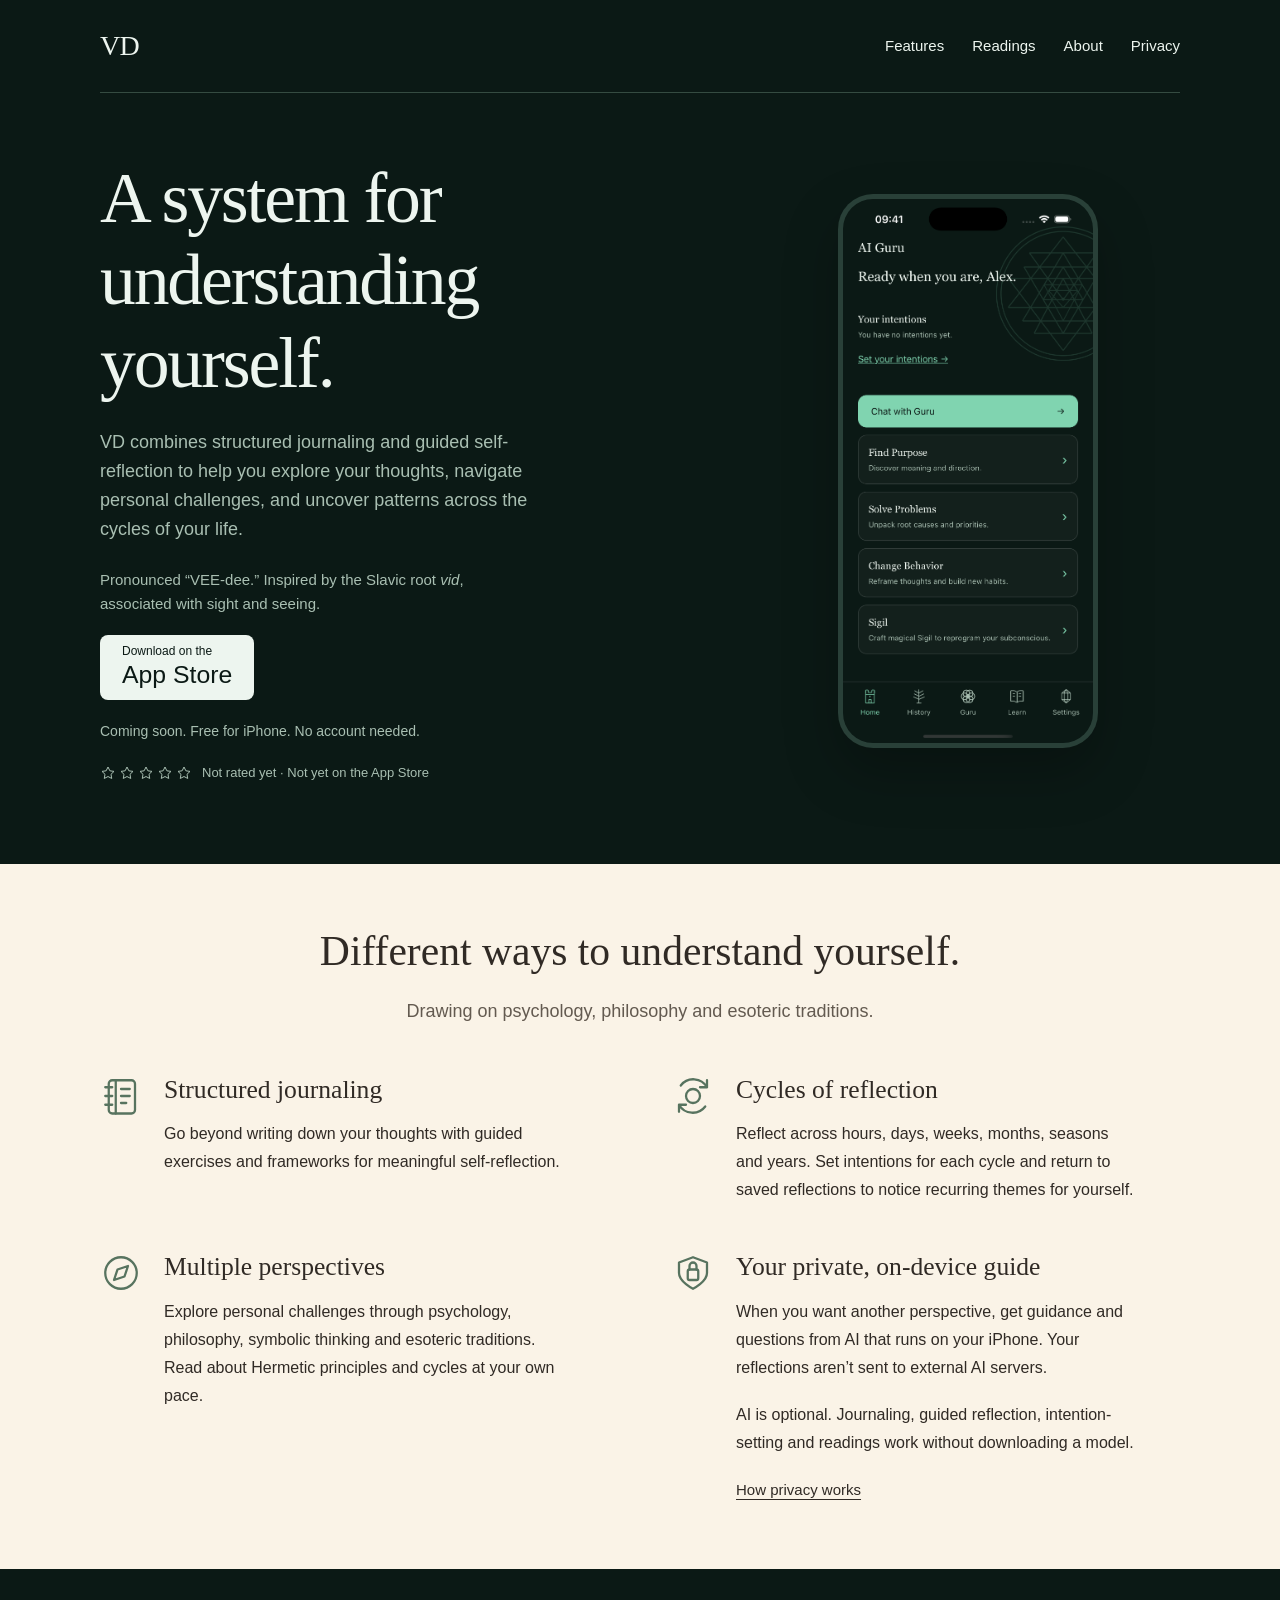
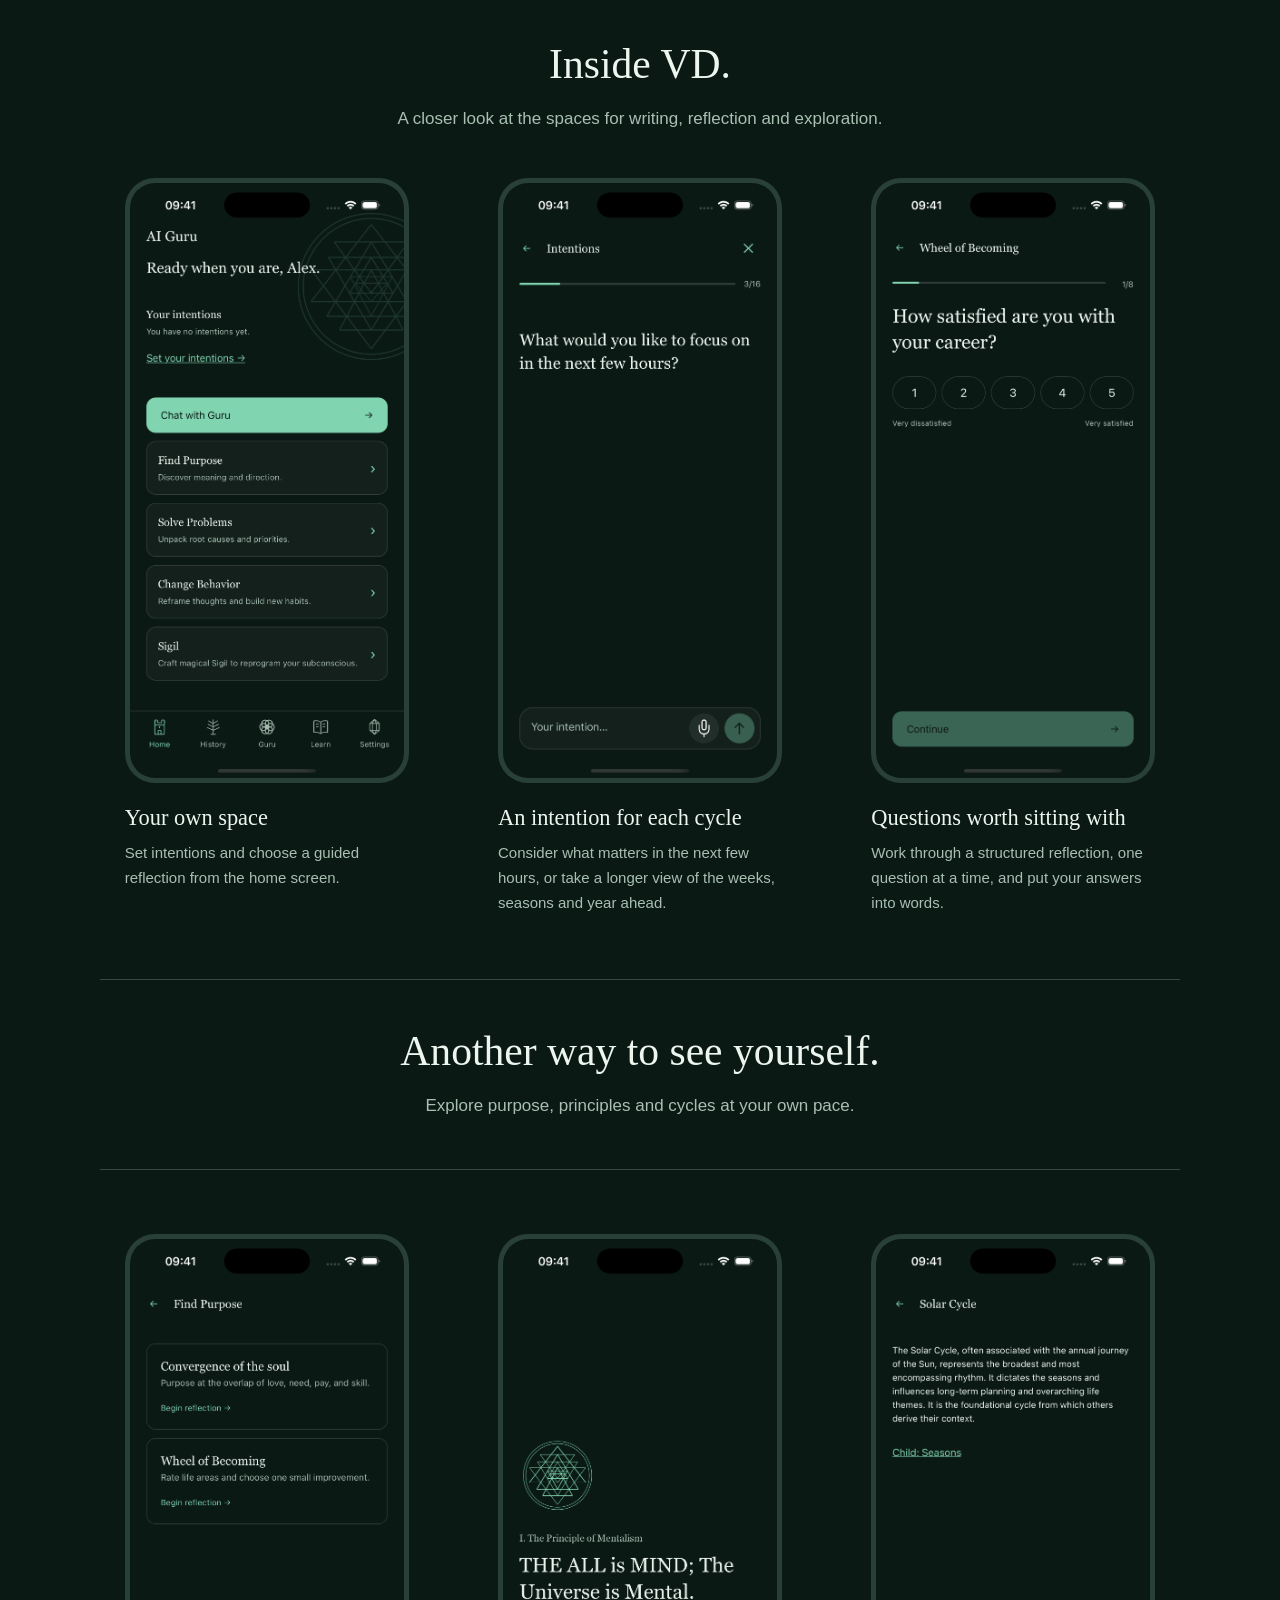
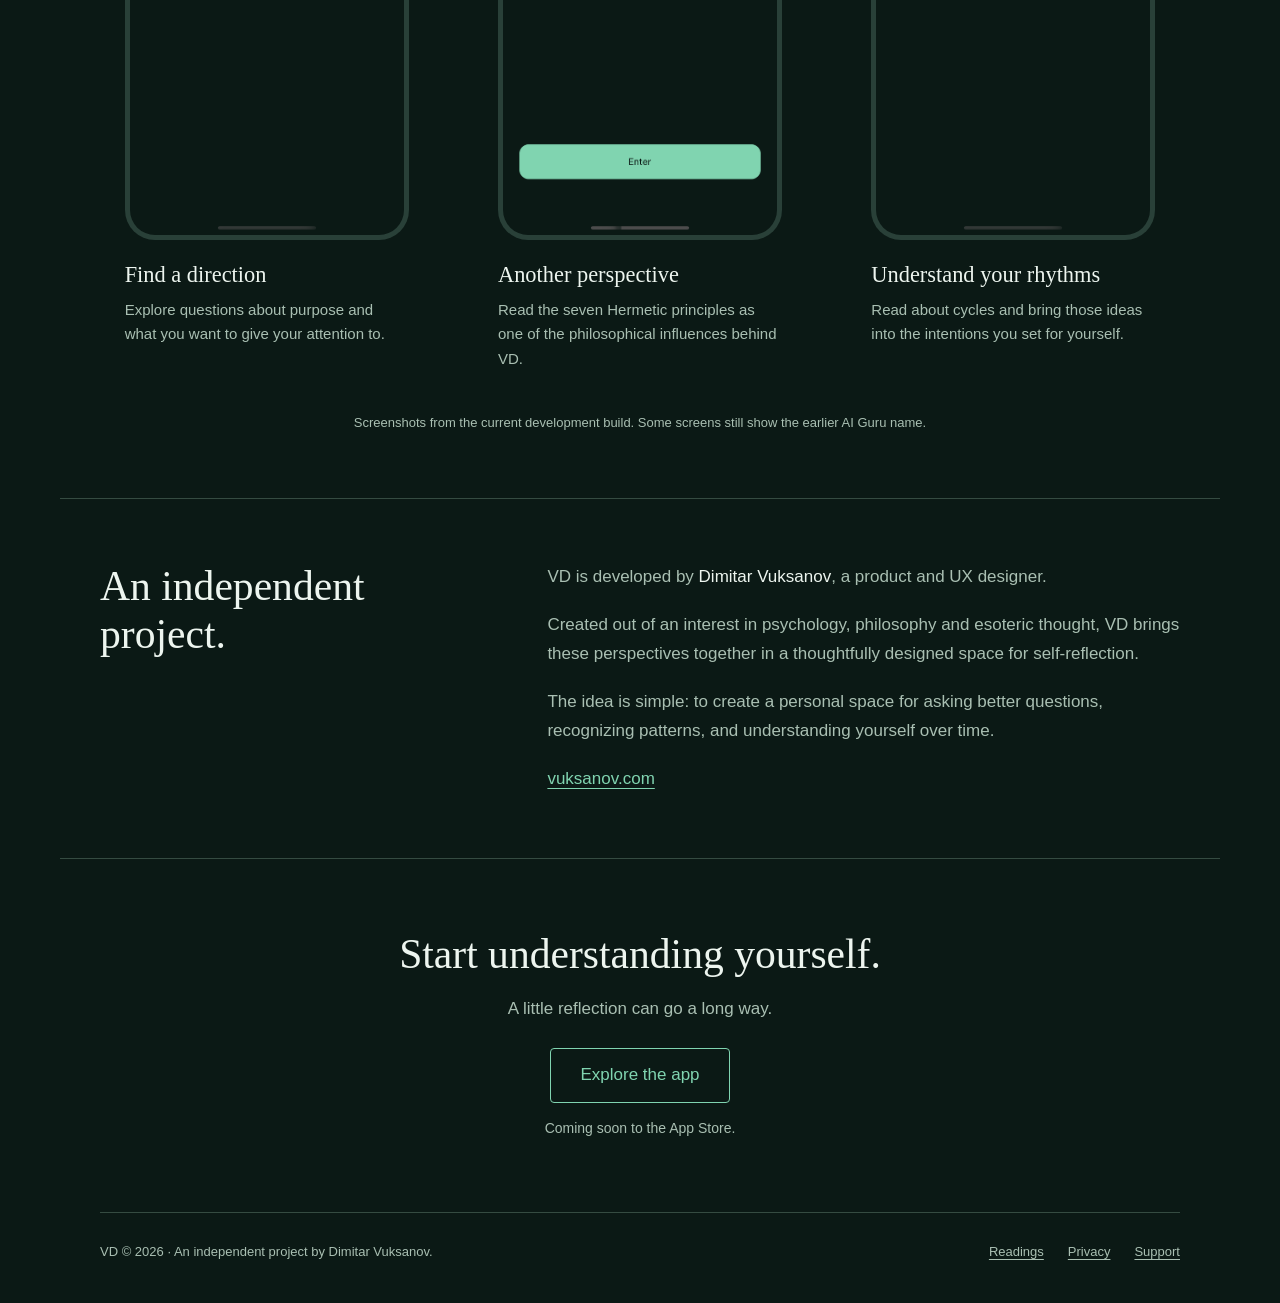
==== index.html @ b6f3e22f "Version shared stylesheet for reliable layout updates" ====
<!doctype html>
<html lang="en"><head><meta charset="utf-8"><meta name="viewport" content="width=device-width,initial-scale=1"><meta name="robots" content="noindex,nofollow"><meta name="description" content="VD is a system for understanding yourself. Structured journaling, guided reflection and optional on-device AI for iPhone."><title>VD — A system for understanding yourself</title><link rel="stylesheet" href="./style.css?v=vd-six-20261028"></head>
<body class="landing"><a class="skip" href="#main">Skip to content</a>
<div class="wrap"><header><a class="brand" href="./" aria-label="VD home">VD</a><nav aria-label="Main"><a href="#features">Features</a><a href="./readings/">Readings</a><a href="#about">About</a><a href="./privacy/">Privacy</a></nav></header></div>
<main id="main"><div class="wrap"><section class="app-hero"><div class="hero-copy">
<h1>A system for understanding yourself.</h1>
<p>VD combines structured journaling and guided self-reflection to help you explore your thoughts, navigate personal challenges, and uncover patterns across the cycles of your life.</p>
<p class="name-note">Pronounced “VEE-dee.” Inspired by the Slavic root <em>vid</em>, associated with sight and seeing.</p>

<button class="app-store-button" type="button" disabled aria-describedby="release-status"><span>Download on the</span><strong>App Store</strong></button>
<p class="availability" id="release-status">Coming soon. Free for iPhone. No account needed.</p>
<div class="app-rating" aria-label="App Store ratings: not rated yet"><span class="rating-stars" aria-hidden="true"><svg viewBox="0 0 24 24"><path d="m12 3 2.8 5.7 6.2.9-4.5 4.4 1.1 6.2-5.6-2.9-5.6 2.9 1.1-6.2L3 9.6l6.2-.9Z"/></svg><svg viewBox="0 0 24 24"><path d="m12 3 2.8 5.7 6.2.9-4.5 4.4 1.1 6.2-5.6-2.9-5.6 2.9 1.1-6.2L3 9.6l6.2-.9Z"/></svg><svg viewBox="0 0 24 24"><path d="m12 3 2.8 5.7 6.2.9-4.5 4.4 1.1 6.2-5.6-2.9-5.6 2.9 1.1-6.2L3 9.6l6.2-.9Z"/></svg><svg viewBox="0 0 24 24"><path d="m12 3 2.8 5.7 6.2.9-4.5 4.4 1.1 6.2-5.6-2.9-5.6 2.9 1.1-6.2L3 9.6l6.2-.9Z"/></svg><svg viewBox="0 0 24 24"><path d="m12 3 2.8 5.7 6.2.9-4.5 4.4 1.1 6.2-5.6-2.9-5.6 2.9 1.1-6.2L3 9.6l6.2-.9Z"/></svg></span><span>Not rated yet · Not yet on the App Store</span></div>
</div><figure class="hero-phone"><img src="./screenshots/home.png" width="1206" height="2622" alt="The app home screen with intentions, Chat with Guru and guided reflections. Alex is a demo name." fetchpriority="high"></figure></section></div>
<section id="features" class="privacy-band"><div class="wrap"><h2>Different ways to understand yourself.</h2><p class="feature-intro">Drawing on psychology, philosophy and esoteric traditions.</p>
<div class="feature-stories">
<article class="feature-story"><svg class="feature-icon" viewBox="0 0 24 24" aria-hidden="true"><rect x="5" y="3" width="15" height="19" rx="2"/><path d="M9 3v19M12 8h5M12 12h5M12 16h3M3 7h4M3 12h4M3 17h4"/></svg><div><h3>Structured journaling</h3><p>Go beyond writing down your thoughts with guided exercises and frameworks for meaningful self-reflection.</p></div></article>
<article class="feature-story"><svg class="feature-icon" viewBox="0 0 24 24" aria-hidden="true"><circle cx="12" cy="12" r="4"/><path d="M20 7a9 9 0 0 0-15-1M4 17a9 9 0 0 0 15 1M20 3v4h-4M4 21v-4h4"/></svg><div><h3>Cycles of reflection</h3><p>Reflect across hours, days, weeks, months, seasons and years. Set intentions for each cycle and return to saved reflections to notice recurring themes for yourself.</p></div></article>
<article class="feature-story"><svg class="feature-icon" viewBox="0 0 24 24" aria-hidden="true"><circle cx="12" cy="12" r="9"/><path d="m16 8-2 6-6 2 2-6 6-2Z"/></svg><div><h3>Multiple perspectives</h3><p>Explore personal challenges through psychology, philosophy, symbolic thinking and esoteric traditions. Read about Hermetic principles and cycles at your own pace.</p></div></article>
<article class="feature-story"><svg class="feature-icon" viewBox="0 0 24 24" aria-hidden="true"><path d="m12 3 8 3v6c0 5-8 9-8 9s-8-4-8-9V6l8-3Z"/><rect x="9" y="10" width="6" height="6" rx="1"/><path d="M10 10V8a2 2 0 0 1 4 0v2"/></svg><div><h3>Your private, on-device guide</h3><p>When you want another perspective, get guidance and questions from AI that runs on your iPhone. Your reflections aren’t sent to external AI servers.</p><p>AI is optional. Journaling, guided reflection, intention-setting and readings work without downloading a model.</p><a href="./privacy/">How privacy works</a></div></article>
</div></div></section>
<section id="app" class="wrap app-gallery"><div class="gallery-intro"><h2>Inside VD.</h2><p>A closer look at the spaces for writing, reflection and exploration.</p></div><section class="screenshot-gallery" aria-label="Writing and guided reflection"><figure><div class="screenshot-stage"><img src="./screenshots/home.png" width="1206" height="2622" loading="lazy" alt="The app home screen with intentions and guided reflection paths."></div><figcaption><h3>Your own space</h3><p>Set intentions and choose a guided reflection from the home screen.</p></figcaption></figure><figure><div class="screenshot-stage"><img src="./screenshots/intentions.png" width="1206" height="2622" loading="lazy" alt="The intention-setting prompt for the next few hours."></div><figcaption><h3>An intention for each cycle</h3><p>Consider what matters in the next few hours, or take a longer view of the weeks, seasons and year ahead.</p></figcaption></figure><figure><div class="screenshot-stage"><img src="./screenshots/reflection.png" width="1206" height="2622" loading="lazy" alt="Wheel of Becoming asks how satisfied you are with your career."></div><figcaption><h3>Questions worth sitting with</h3><p>Work through a structured reflection, one question at a time, and put your answers into words.</p></figcaption></figure></section><div class="gallery-interlude"><h2>Another way to see yourself.</h2><p>Explore purpose, principles and cycles at your own pace.</p></div><section class="screenshot-gallery" aria-label="Purpose, principles and cycles"><figure><div class="screenshot-stage"><img src="./screenshots/purpose.png" width="1206" height="2622" loading="lazy" alt="Find Purpose shows the available guided reflections."></div><figcaption><h3>Find a direction</h3><p>Explore questions about purpose and what you want to give your attention to.</p></figcaption></figure><figure><div class="screenshot-stage"><img src="./screenshots/principles.png" width="1206" height="2622" loading="lazy" alt="The opening reading on the Principle of Mentalism."></div><figcaption><h3>Another perspective</h3><p>Read the seven Hermetic principles as one of the philosophical influences behind VD.</p></figcaption></figure><figure><div class="screenshot-stage"><img src="./screenshots/cycles.png" width="1206" height="2622" loading="lazy" alt="The Solar Cycle reading from the app."></div><figcaption><h3>Understand your rhythms</h3><p>Read about cycles and bring those ideas into the intentions you set for yourself.</p></figcaption></figure></section><p class="screenshot-note">Screenshots from the current development build. Some screens still show the earlier AI Guru name.</p></section>
<section id="about" class="wrap founder"><h2>An independent project.</h2><div><p>VD is developed by <strong>Dimitar Vuksanov</strong>, a product and UX designer.</p><p>Created out of an interest in psychology, philosophy and esoteric thought, VD brings these perspectives together in a thoughtfully designed space for self-reflection.</p><p>The idea is simple: to create a personal space for asking better questions, recognizing patterns, and understanding yourself over time.</p><a href="https://vuksanov.com">vuksanov.com</a></div></section>
<section class="wrap closing vd-closing"><div><h2>Start understanding yourself.</h2><p>A little reflection can go a long way.</p></div><div><a class="action" href="#app">Explore the app</a><p class="availability">Coming soon to the App Store.</p></div></section>
</main><div class="wrap"><footer><span>VD © 2026 · An independent project by Dimitar Vuksanov.</span><div><a href="./readings/">Readings</a><a href="./privacy/">Privacy</a><a href="./support/">Support</a></div></footer></div></body></html>
---- style.css ----
:root{color-scheme:dark;--bg:#0b1915;--text:#edf5ef;--muted:#a9bfb2;--accent:#80d4b0;--line:#354b41;--paper:#faf3e7;--ink:#302a25}*{box-sizing:border-box}html{scroll-behavior:smooth;scrollbar-color:var(--accent) var(--bg)}body{margin:0;background:var(--bg);color:var(--text);font:1.0625rem/1.7 -apple-system,BlinkMacSystemFont,"Segoe UI",sans-serif}::selection{background:var(--accent);color:var(--bg)}a{color:inherit;text-underline-offset:.25em;text-decoration-thickness:1px}a:hover{color:var(--accent)}a:focus-visible,summary:focus-visible{outline:2px solid var(--accent);outline-offset:6px}h1,h2,h3{font-family:Georgia,serif;font-weight:400;line-height:1.15;text-wrap:balance}h1{font-size:clamp(2.8rem,7vw,5.5rem);letter-spacing:-.03em;margin:0 0 1.5rem;max-width:14ch}h2{font-size:clamp(1.8rem,4vw,2.6rem);margin:3rem 0 1rem}h3{font-size:1.5rem;margin:0 0 .6rem}p{margin:0 0 1.2rem;max-width:70ch}.wrap{max-width:1160px;margin:auto;padding:0 40px}.draft{max-width:none;margin:0;padding:10px 24px;background:#193a2c;text-align:center;color:#c7dfd0;font-size:.8125rem}header{display:flex;align-items:center;justify-content:space-between;gap:24px;padding:30px 0;border-bottom:1px solid var(--line)}.brand{font:1.25rem Georgia,serif;text-decoration:none}nav{display:flex;gap:28px;font-size:.9375rem}nav a{text-decoration:none}nav a[aria-current=page]{color:var(--accent);text-decoration:underline}.hero{display:grid;grid-template-columns:1.4fr 1fr;gap:56px;align-items:center;min-height:630px;padding:80px 0}.hero p{max-width:43ch;color:var(--muted);font-size:1.125rem}.art{width:100%;height:auto;max-width:370px;justify-self:center;aspect-ratio:1;object-fit:contain}.action{display:inline-flex;align-items:center;gap:20px;margin-top:18px;padding:12px 22px;border:1px solid var(--accent);border-radius:4px;color:var(--accent);text-decoration:none}.action:hover{background:var(--accent);color:var(--bg)}.availability{font-size:.875rem!important;margin-top:20px!important}.paper{background:var(--paper);color:var(--ink);padding:72px 0}.paper h2{margin-top:0}.paper .intro{max-width:46ch;font-size:1.25rem}.features{display:grid;grid-template-columns:repeat(3,1fr);gap:40px;margin-top:48px}.features p{font-size:1rem}.paper a:hover{color:#a64f33}.closing{padding:80px 0;display:flex;justify-content:space-between;gap:40px;align-items:center}.closing h2{margin:0 0 1rem}.closing p{color:var(--muted)}footer{border-top:1px solid var(--line);padding:28px 0 40px;display:flex;justify-content:space-between;gap:24px;color:var(--muted);font-size:.875rem}footer div{display:flex;gap:24px}.article{max-width:760px;margin:auto;padding:72px 0 88px}.article h1{font-size:clamp(2.8rem,6vw,4.5rem);max-width:20ch}.article .lead{color:var(--muted);font-size:1.1875rem}.note{border:1px solid var(--line);padding:20px 24px;margin:24px 0 36px;border-radius:4px}.note p:last-child{margin-bottom:0}.contact{font-size:clamp(1.1rem,3vw,1.6rem);overflow-wrap:anywhere;color:var(--accent)}.article li{margin:.5rem 0}details{border-bottom:1px solid var(--line);padding:22px 0}summary{cursor:pointer;font:1.35rem/1.4 Georgia,serif}details p{margin:18px 0 0;color:var(--muted)}.skip{position:fixed;top:-100px;left:20px;background:var(--accent);color:var(--bg);padding:12px;z-index:3}.skip:focus{top:16px}@media(max-width:700px){.wrap{padding:0 22px}header{align-items:flex-start;padding:24px 0;gap:20px;flex-wrap:wrap}nav{gap:24px}.hero{grid-template-columns:1fr;gap:32px;padding:52px 0;min-height:auto}.hero .art{width:190px;grid-row:1}.hero h1{max-width:16ch}.features{grid-template-columns:1fr;gap:28px}.paper{padding:48px 0}.closing{display:block;padding:52px 0}.article{padding:48px 0 64px}footer{flex-direction:column;gap:16px}.draft{font-size:.75rem}}@media(prefers-reduced-motion:reduce){html{scroll-behavior:auto}}

.essay{max-width:760px;padding:64px 0;border-bottom:1px solid var(--line)}.essay h2{margin:0 0 24px}.essay p{font-size:1.125rem}.reading-list{margin:36px 0 12px;border-top:1px solid currentColor}.reading-list>a{display:flex;justify-content:space-between;gap:24px;align-items:center;padding:24px 0;border-bottom:1px solid currentColor;text-decoration:none;font:1.5rem/1.35 Georgia,serif}.reading-list small{display:block;margin-top:10px;font:1rem/1.5 -apple-system,BlinkMacSystemFont,"Segoe UI",sans-serif}.reflection-question{font:1.375rem/1.5 Georgia,serif;color:var(--accent);margin:24px 0 40px}.article>h1{margin-top:24px}.article section{margin:44px 0}.article section h2{margin-top:0}.privacy-essay{padding-top:60px}@media(max-width:700px){.essay{padding:44px 0}.essay p{font-size:1.0625rem}nav{gap:20px}.reading-list>a{font-size:1.3rem}}

/* Simple app landing page; inherited emerald and paper palette. */
.app-hero{display:grid;grid-template-columns:1.15fr .85fr;gap:80px;align-items:center;padding:64px 0 80px}.hero-copy{max-width:520px}.hero-copy h1{font-size:clamp(3rem,6vw,5rem);max-width:15ch}.hero-copy p{max-width:36ch;color:var(--muted);font-size:1.2rem;line-height:1.6}.hero-copy .availability{font-size:.875rem;max-width:none;margin-top:20px}.primary{background:var(--accent);color:var(--bg);border-color:var(--accent);font-weight:500}.primary:hover{background:#a5e7ca;color:var(--bg)}figure{margin:0}.hero-phone{max-width:260px;width:100%;justify-self:center}.hero-phone img{display:block;width:100%;height:auto;border-radius:30px;box-shadow:0 24px 54px #00000040}.hero-phone figcaption{font-size:.75rem;text-align:center;color:var(--muted);margin-top:20px}.privacy-band{background:var(--paper);color:var(--ink);padding:64px 0}.privacy-band h2{margin:0 0 20px;max-width:22ch}.privacy-band p{max-width:60ch;font-size:1.125rem}.privacy-band a:hover{color:#a64f33}.privacy-band a:focus-visible{outline-color:#a64f33}.app-gallery{padding-top:72px;padding-bottom:64px}.gallery-intro{max-width:650px;margin:0 auto 44px;text-align:center}.gallery-intro h2{margin:0 0 16px}.gallery-intro p{color:var(--muted)}.screenshot-note{max-width:none;margin:40px 0 0;text-align:center;font-size:.8125rem;color:var(--muted)}.simple-contact{padding:52px 0 64px;text-align:center;border-top:1px solid var(--line)}.simple-contact h2{margin:0 0 16px}.simple-contact>a{font-size:1.25rem;color:var(--accent);overflow-wrap:anywhere}.simple-contact p{max-width:none;font-size:.8125rem;color:var(--muted);margin-top:20px}.landing footer{font-size:.8125rem}@media(max-width:700px){.app-hero{grid-template-columns:1fr;gap:44px;padding:44px 0 52px}.hero-copy h1{font-size:3.1rem}.hero-copy p{font-size:1.0625rem}.hero-phone{max-width:240px}.hero-phone img{border-radius:28px}.privacy-band{padding:44px 0}.app-gallery{padding-top:48px;padding-bottom:48px}.screenshot-note{font-size:.75rem}.simple-contact{padding:40px 0 48px}.landing footer>div{flex-wrap:wrap;gap:20px}}

.app-rating{display:flex;flex-wrap:wrap;align-items:center;gap:10px;margin:24px 0 20px;color:var(--muted);font-size:.8125rem}.rating-stars{display:flex;gap:3px}.rating-stars svg{width:16px;height:16px;fill:none;stroke:var(--muted);stroke-width:1.5}.app-store-button{display:inline-flex;flex-direction:column;align-items:flex-start;padding:10px 22px;background:var(--text);color:var(--bg);border:0;border-radius:8px;font-family:inherit;line-height:1.15;cursor:not-allowed}.app-store-button span{font-size:.75rem}.app-store-button strong{font-size:1.55rem;font-weight:500;margin-top:3px}

/* VD: reflection leads; AI is one optional perspective. */
.landing .brand{font-size:1.75rem;letter-spacing:-.03em}
.hero-copy h1{max-width:16ch;font-size:clamp(3rem,5.6vw,4.75rem)}
.hero-copy p{max-width:44ch;font-size:1.125rem}
.hero-copy .app-rating{margin-top:20px;margin-bottom:0}
 .feature-stories{display:grid;grid-template-columns:1fr 1fr;gap:48px 64px;margin-top:48px}
.feature-stories article{display:flex;align-items:flex-start;gap:22px;padding:0;border:0}
.feature-icon{flex:0 0 42px;width:42px;height:42px;color:#57735f;fill:none;stroke:currentColor;stroke-width:1.3;stroke-linecap:round;stroke-linejoin:round}
.feature-stories h3{font-size:1.6rem;margin:0 0 16px}
.feature-stories p{font-size:1rem;line-height:1.75;max-width:45ch}
.feature-stories p:last-child{margin-bottom:0}

.feature-story a{font-size:.9375rem}
.founder{display:grid;grid-template-columns:1fr 1.65fr;gap:64px;padding-top:64px;padding-bottom:64px;border-top:1px solid var(--line)}
.founder h2{margin:0;max-width:14ch}
.founder p{color:var(--muted)}
.founder strong{font-weight:500;color:var(--text)}
.founder a{color:var(--accent)}
.vd-closing{display:flex;flex-direction:column;align-items:center;gap:24px;text-align:center;border-top:1px solid var(--line);padding:72px 40px}
.vd-closing h2{max-width:none;margin:0 0 16px}
.vd-closing p{margin:0 auto}
.vd-closing .action{margin:0;justify-content:center;min-width:180px}
.vd-closing .availability{margin:14px auto 0!important}
.landing footer{align-items:baseline}
@media(max-width:700px){.feature-stories{grid-template-columns:1fr;gap:36px;margin-top:36px}.feature-stories article{gap:18px}.feature-icon{flex-basis:34px;width:34px;height:34px}.feature-stories h3{font-size:1.4rem;margin-bottom:12px}.founder{grid-template-columns:1fr;gap:24px;padding-top:48px;padding-bottom:48px}.hero-copy p{font-size:1.0625rem}.vd-closing{padding:48px 22px;gap:24px}.vd-closing>div+div{margin:0}.landing footer{align-items:flex-start}}

/* Screens remain visible as a gallery, with a contrasting mount and clear edges. */
.feature-intro{color:#635a50;max-width:58ch}
.hero-phone{background:#294038;padding:5px;border-radius:35px;box-shadow:0 24px 54px #00000040}
.hero-phone img{border-radius:30px;box-shadow:none}
.hero-phone figcaption{margin:16px 0 6px;color:var(--text);font-size:.75rem}
.screenshot-gallery{display:grid;grid-template-columns:repeat(3,minmax(0,1fr));gap:56px 40px;align-items:start}
.screenshot-stage{padding:5px;background:#294038;border-radius:30px;max-width:284px;margin:auto}
.screenshot-stage img{display:block;width:100%;height:auto;border-radius:25px}
.screenshot-gallery figcaption{max-width:284px;margin:22px auto 0}
.screenshot-gallery h3{font-size:1.4rem;margin-bottom:10px}
.screenshot-gallery p{color:var(--muted);font-size:.9375rem;line-height:1.65;margin:0}
.hero-copy .name-note{font-size:.9375rem;color:var(--muted);margin-top:24px}
@media(max-width:900px){.screenshot-gallery{grid-template-columns:repeat(2,minmax(0,1fr));gap:44px 28px}}
@media(max-width:560px){.screenshot-gallery{grid-template-columns:1fr;gap:40px}.screenshot-stage{max-width:250px;padding:4px;border-radius:28px}.screenshot-gallery figcaption{max-width:280px}.screenshot-stage img{border-radius:24px}.hero-phone{padding:4px;border-radius:32px}.hero-phone img{border-radius:28px}}

#features>.wrap>h2{text-align:center;max-width:none;margin-left:auto;margin-right:auto}
#features .feature-intro{text-align:center;margin-left:auto;margin-right:auto}
.gallery-interlude{text-align:center;padding:48px 24px;margin:64px 0;border-top:1px solid var(--line);border-bottom:1px solid var(--line)}
.gallery-interlude h2{margin:0 auto 16px;max-width:24ch}
.gallery-interlude p{margin:0 auto;color:var(--muted)}
@media(max-width:700px){.gallery-interlude{margin:44px 0;padding:36px 16px}}
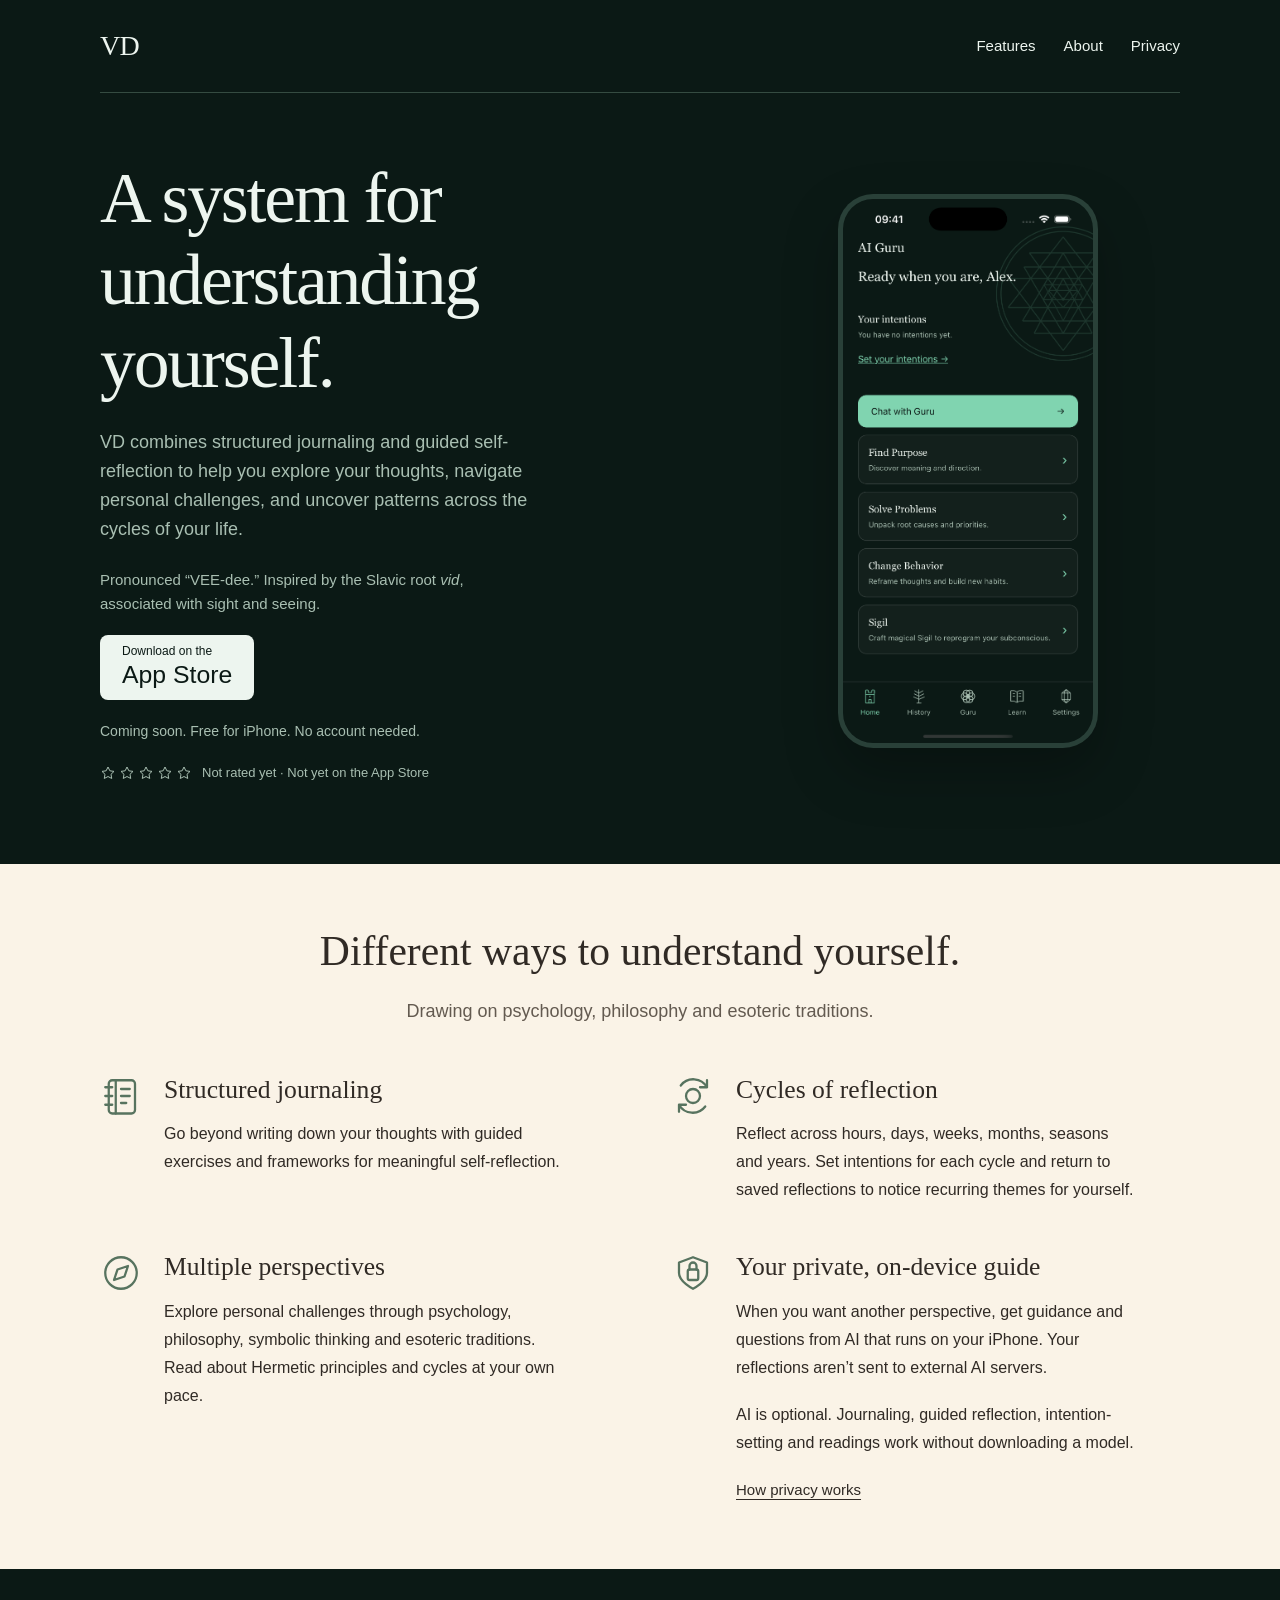
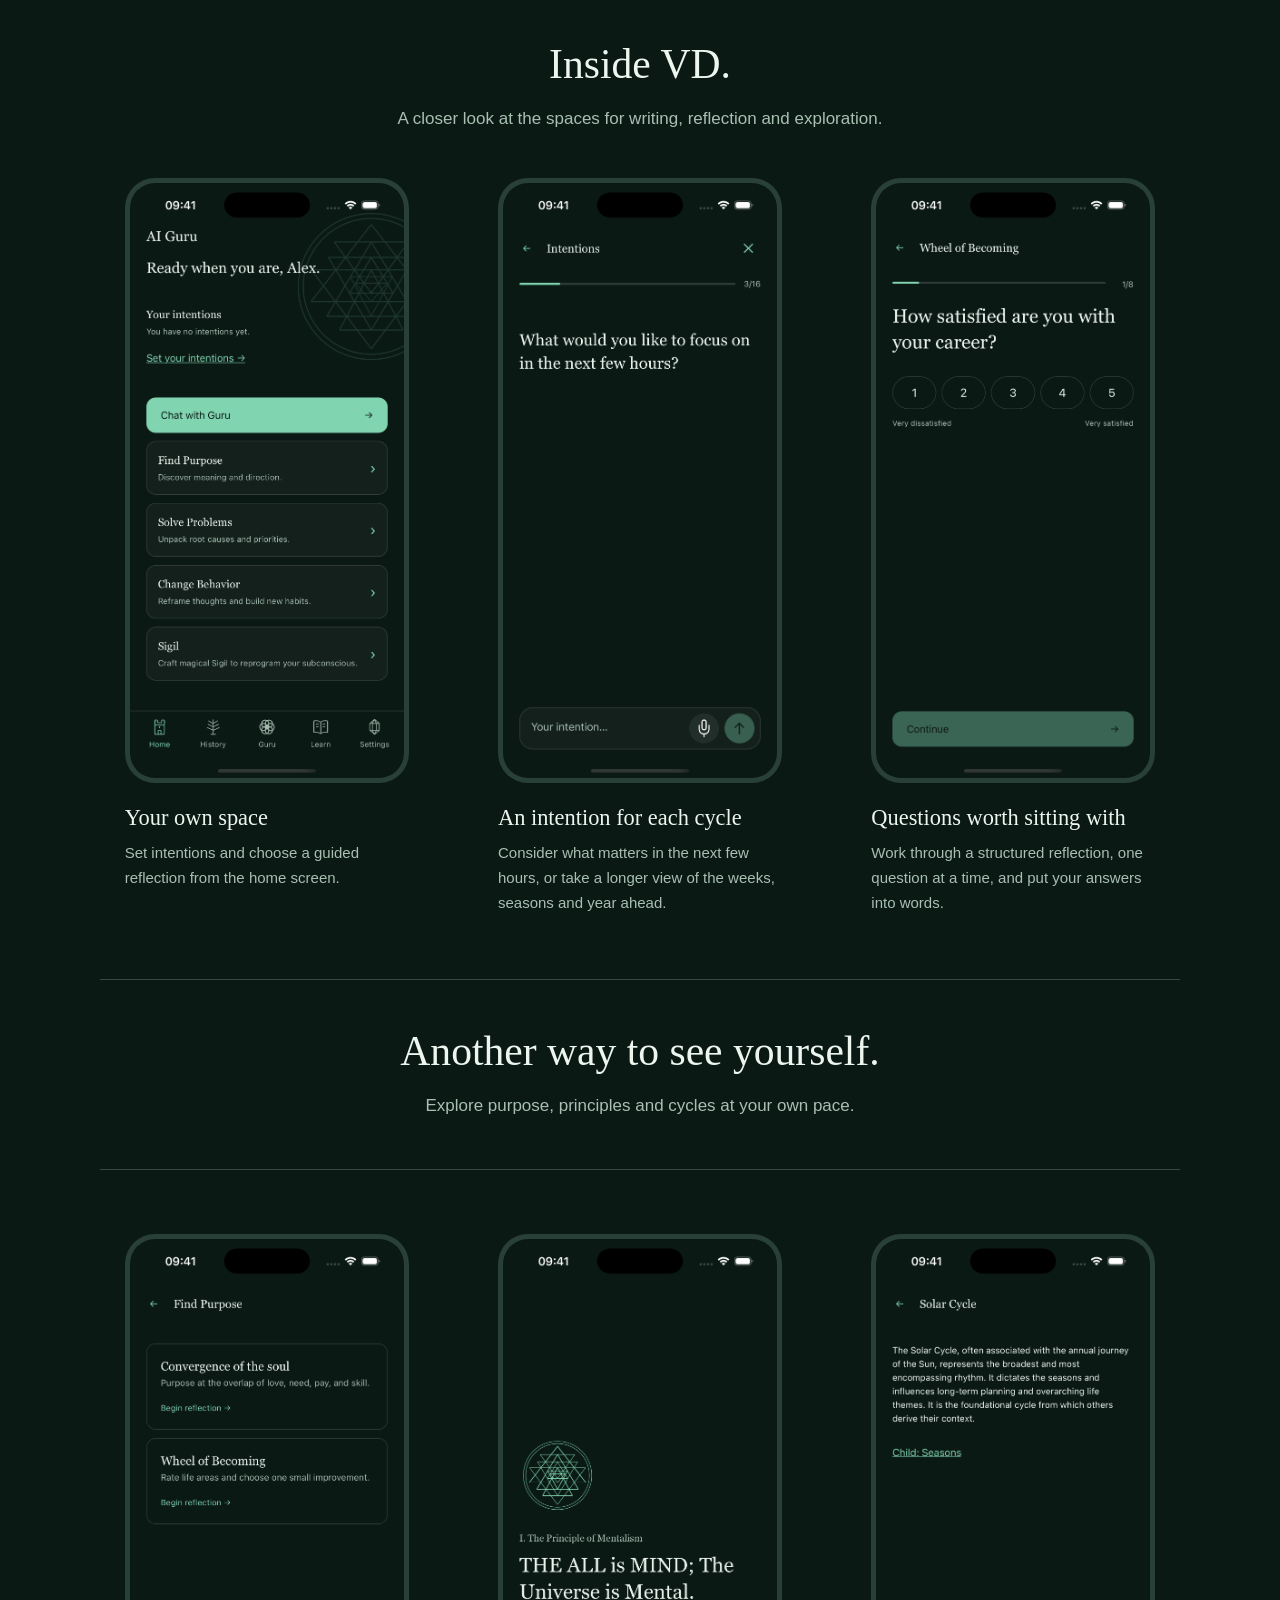
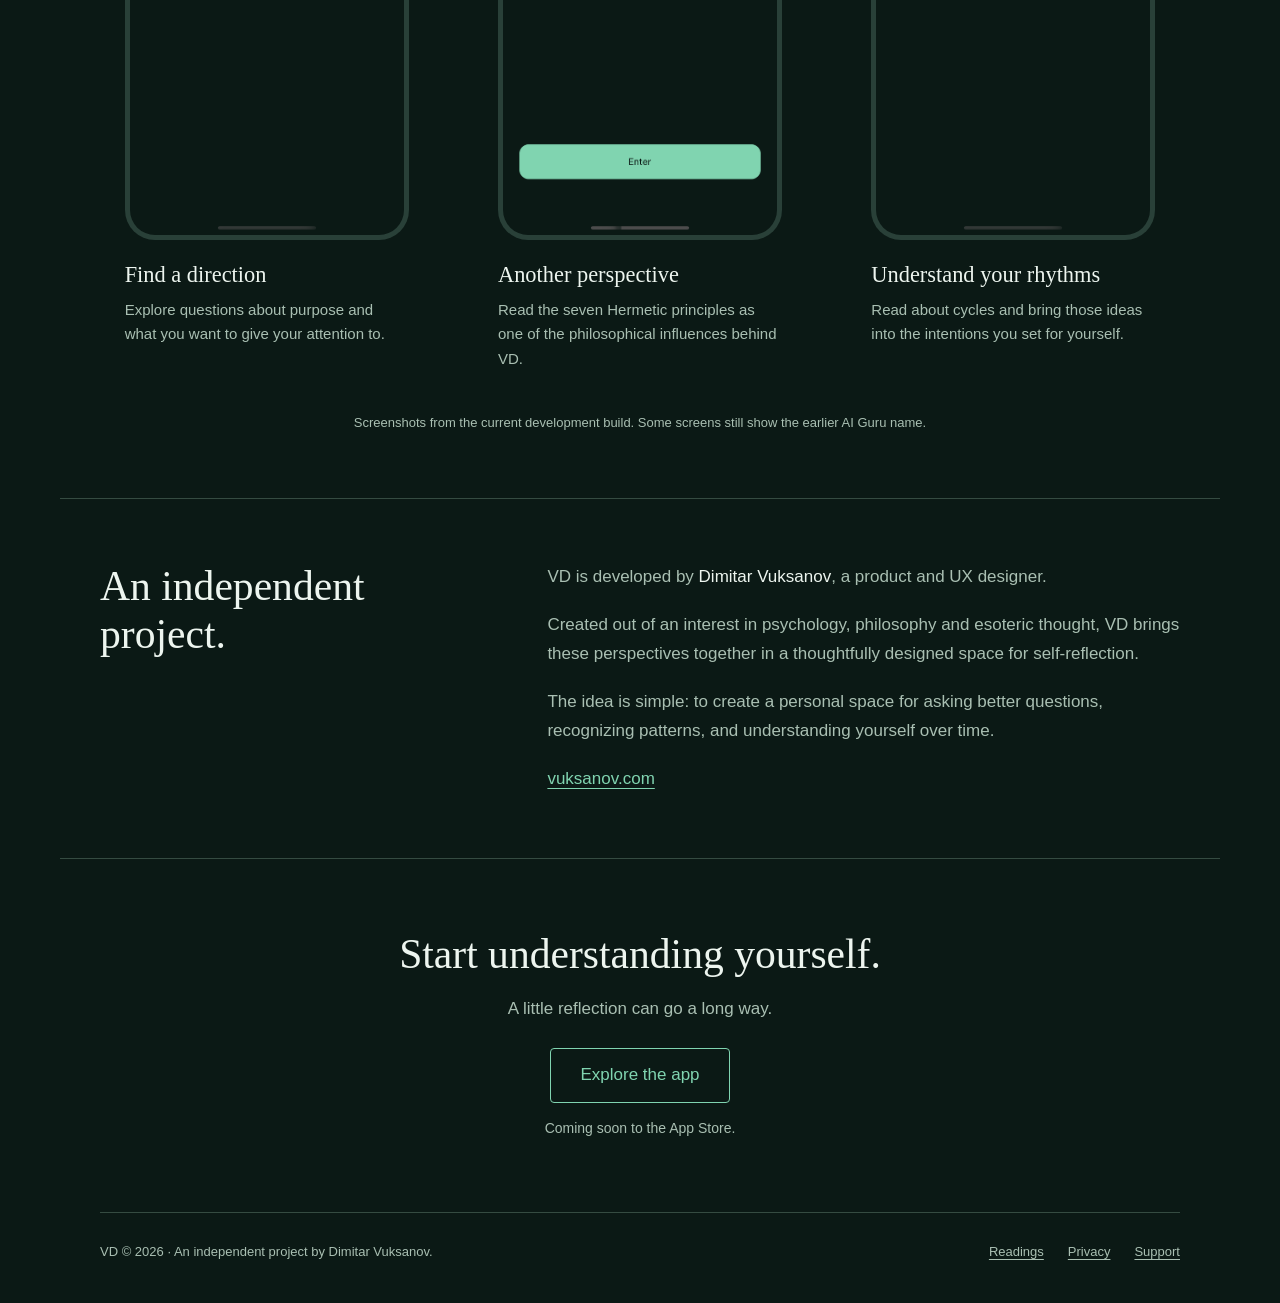
==== commit 725446cd: "Add detailed VD features and creator pages with genuine app appearances" ====
--- a/index.html
+++ b/index.html
@@ -1,7 +1,7 @@
 <!doctype html>
-<html lang="en"><head><meta charset="utf-8"><meta name="viewport" content="width=device-width,initial-scale=1"><meta name="robots" content="noindex,nofollow"><meta name="description" content="VD is a system for understanding yourself. Structured journaling, guided reflection and optional on-device AI for iPhone."><title>VD — A system for understanding yourself</title><link rel="stylesheet" href="./style.css?v=vd-six-20261028"></head>
+<html lang="en"><head><meta charset="utf-8"><meta name="viewport" content="width=device-width,initial-scale=1"><meta name="robots" content="noindex,nofollow"><meta name="description" content="VD is a system for understanding yourself. Structured journaling, guided reflection and optional on-device AI for iPhone."><title>VD — A system for understanding yourself</title><link rel="stylesheet" href="./style.css?v=vd-details-20261028"></head>
 <body class="landing"><a class="skip" href="#main">Skip to content</a>
-<div class="wrap"><header><a class="brand" href="./" aria-label="VD home">VD</a><nav aria-label="Main"><a href="#features">Features</a><a href="./readings/">Readings</a><a href="#about">About</a><a href="./privacy/">Privacy</a></nav></header></div>
+<div class="wrap"><header><a class="brand" href="./" aria-label="VD home">VD</a><nav aria-label="Main"><a href="./features/">Features</a><a href="./about/">About</a><a href="./privacy/">Privacy</a></nav></header></div>
 <main id="main"><div class="wrap"><section class="app-hero"><div class="hero-copy">
 <h1>A system for understanding yourself.</h1>
 <p>VD combines structured journaling and guided self-reflection to help you explore your thoughts, navigate personal challenges, and uncover patterns across the cycles of your life.</p>
--- a/style.css
+++ b/style.css
@@ -54,3 +54,66 @@
 .gallery-interlude h2{margin:0 auto 16px;max-width:24ch}
 .gallery-interlude p{margin:0 auto;color:var(--muted)}
 @media(max-width:700px){.gallery-interlude{margin:44px 0;padding:36px 16px}}
+
+/* Features and About extend the existing emerald-and-paper system. */
+.detail-page .brand{font-size:1.75rem;letter-spacing:-.03em}
+.detail-hero{display:grid;grid-template-columns:1fr 1fr;gap:64px;align-items:center;padding:72px 0 36px}
+.detail-hero h1{font-size:clamp(3rem,5.4vw,4.8rem);max-width:16ch}
+.detail-page p{color:var(--muted)}
+.detail-page .detail-lead{font-size:1.3rem;line-height:1.6;color:var(--text)}
+.paired-shots{display:grid;grid-template-columns:repeat(2,minmax(0,1fr));gap:24px;align-items:start}
+.paired-shots .screenshot-stage{max-width:228px}
+.paired-shots figcaption{text-align:center;margin-top:18px}
+.detail-page figcaption h3{font-size:1.1rem;line-height:1.35;margin:0 0 8px}
+.detail-page figcaption p{font-size:.875rem;line-height:1.6}
+.detail-page .capture-note{font-size:.8125rem;max-width:72ch;margin-bottom:32px}
+.section-links{display:flex;flex-wrap:wrap;gap:16px 28px;padding:24px 0 32px;border-top:1px solid var(--line);font-size:.9375rem}
+.detail-section{padding-top:72px;padding-bottom:72px}
+.detail-paper{padding:72px 0;background:var(--paper);color:var(--ink)}
+.detail-paper p,.detail-paper dd{color:#635a50}
+.detail-paper a:hover{color:#a64f33}
+.detail-paper a:focus-visible,.detail-paper summary:focus-visible{outline-color:#a64f33}
+.detail-paper .screenshot-stage{background:#bdc4b8}
+.section-heading{max-width:760px;margin:0 auto 44px;text-align:center}
+.section-heading h2{margin:0 0 24px}
+.section-heading p{margin-left:auto;margin-right:auto}
+.story-with-screens{display:grid;grid-template-columns:1fr 1fr;gap:64px;align-items:start}
+.story-with-screens h2{margin:0 0 24px}
+.story-with-screens h3{margin:0 0 16px}
+.exercise-list{margin:0}
+.exercise-list>div{padding:20px 0;border-top:1px solid #c7bcad}
+.exercise-list>div:first-child{padding-top:0;border:0}
+.exercise-list dt{font:1.35rem/1.35 Georgia,serif;margin-bottom:10px}
+.exercise-list dd{margin:0;font-size:1rem;line-height:1.7}
+.appearance-four{display:grid;grid-template-columns:repeat(4,minmax(0,1fr));gap:28px}
+.appearance-four .screenshot-stage{max-width:224px}
+.appearance-four figcaption{margin-top:20px}
+.customization-copy{max-width:760px;margin:64px auto 40px;text-align:center}
+.customization-copy h3{font-size:1.8rem;margin-bottom:24px}
+.customization-copy p{margin-left:auto;margin-right:auto}
+.appearance-controls{max-width:760px;margin:48px auto 0;border-top:1px solid #c7bcad;padding-top:24px}
+.appearance-controls summary{font:1.35rem/1.5 Georgia,serif;cursor:pointer}
+.appearance-controls .paired-shots{margin-top:28px;max-width:540px;margin-left:auto;margin-right:auto}
+.story-with-screens .spaced-title{margin-top:40px}
+.reading-examples{margin-top:56px}
+.single-shot{grid-template-columns:1.25fr .75fr}
+.single-shot>figure{max-width:260px;width:100%;justify-self:center}
+.single-shot figcaption{text-align:center;margin-top:20px}
+.about-hero>figure{max-width:260px;width:100%;justify-self:center}
+.about-hero figcaption{text-align:center;margin-top:18px}
+.cycle-scale{display:flex;justify-content:space-between;gap:24px;flex-wrap:wrap;padding:28px 0;margin:48px 0 36px;border-top:1px solid #c7bcad;border-bottom:1px solid #c7bcad;font:1.35rem/1.4 Georgia,serif}
+.narrow-copy{max-width:760px;margin:0 auto}
+.reading-links{display:grid;grid-template-columns:repeat(3,minmax(0,1fr));gap:40px}
+.reading-links article{padding-top:24px;border-top:1px solid #c7bcad}
+.reading-links h3{font-size:1.5rem}
+.about-ending{max-width:760px;margin:64px auto 0;text-align:center}
+.about-ending h2{margin:0 0 24px}
+.about-ending p{margin-left:auto;margin-right:auto}
+.detail-page footer>div{flex-wrap:wrap}
+@media(max-width:900px){.detail-hero,.story-with-screens{gap:36px}.appearance-four{grid-template-columns:repeat(2,minmax(0,1fr));gap:36px}.reading-links{gap:28px}}
+@media(max-width:700px){.detail-hero,.story-with-screens,.single-shot{grid-template-columns:1fr;gap:36px}.detail-hero{padding:44px 0 28px}.detail-hero h1{font-size:3rem}.detail-page .detail-lead{font-size:1.125rem}.detail-section,.detail-paper{padding-top:48px;padding-bottom:48px}.section-heading{margin-bottom:32px}.paired-shots{gap:18px}.section-links{gap:14px 24px}.appearance-four{gap:32px 18px}.detail-page figcaption h3{font-size:1rem}.customization-copy{margin-top:44px;text-align:left}.customization-copy h3{font-size:1.6rem}.cycle-scale{gap:16px 24px;justify-content:flex-start;font-size:1.2rem}.reading-links{grid-template-columns:1fr;gap:28px}.about-ending{margin-top:44px}.about-hero>figure{max-width:240px}.detail-page .screenshot-gallery figcaption{max-width:284px}.detail-page .screenshot-gallery{gap:36px}.detail-page .capture-note{font-size:.75rem}}
+
+.detail-page .shot-title{display:block;font:1.1rem/1.35 Georgia,serif;margin-bottom:8px}
+.detail-page .screenshot-stage>a{display:block;line-height:0;border-radius:inherit}
+.detail-page .action:hover{background:var(--accent);color:var(--bg)}
+@media(max-width:700px){.detail-page .shot-title{font-size:1rem}}
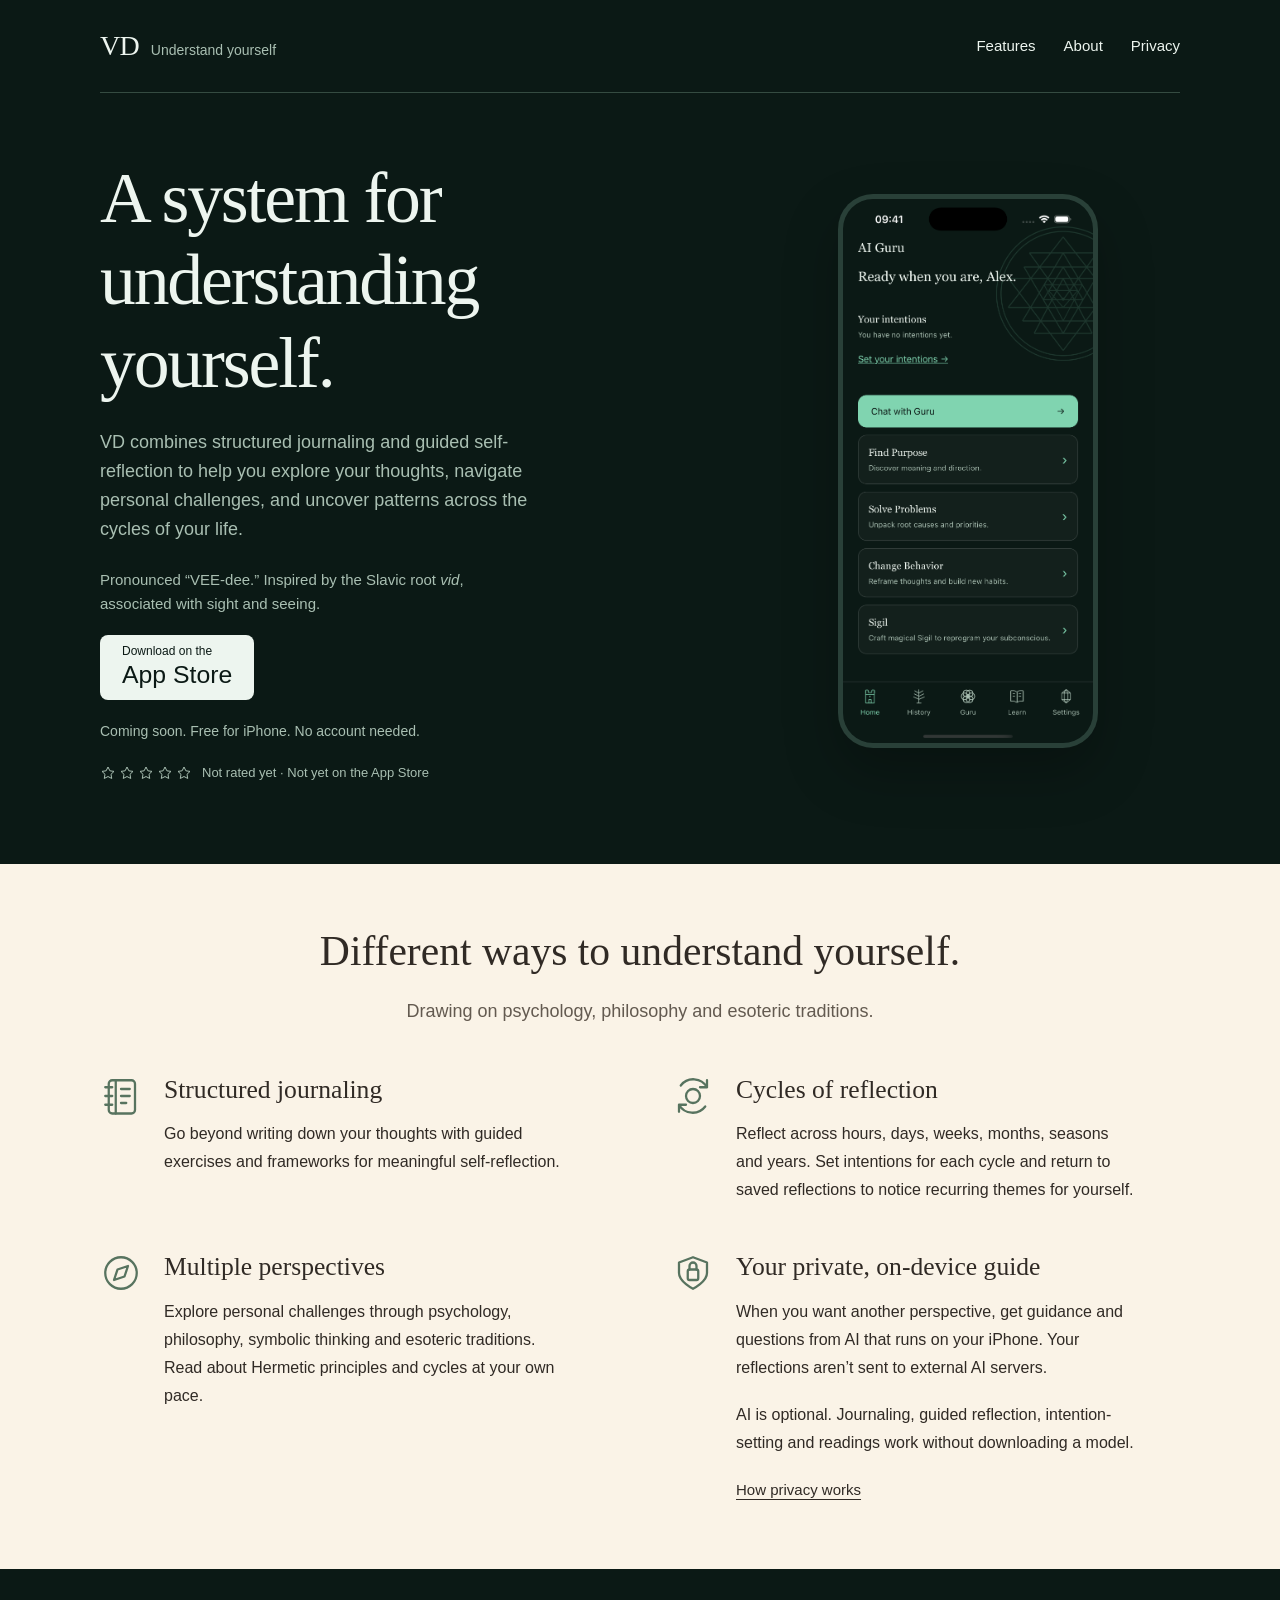
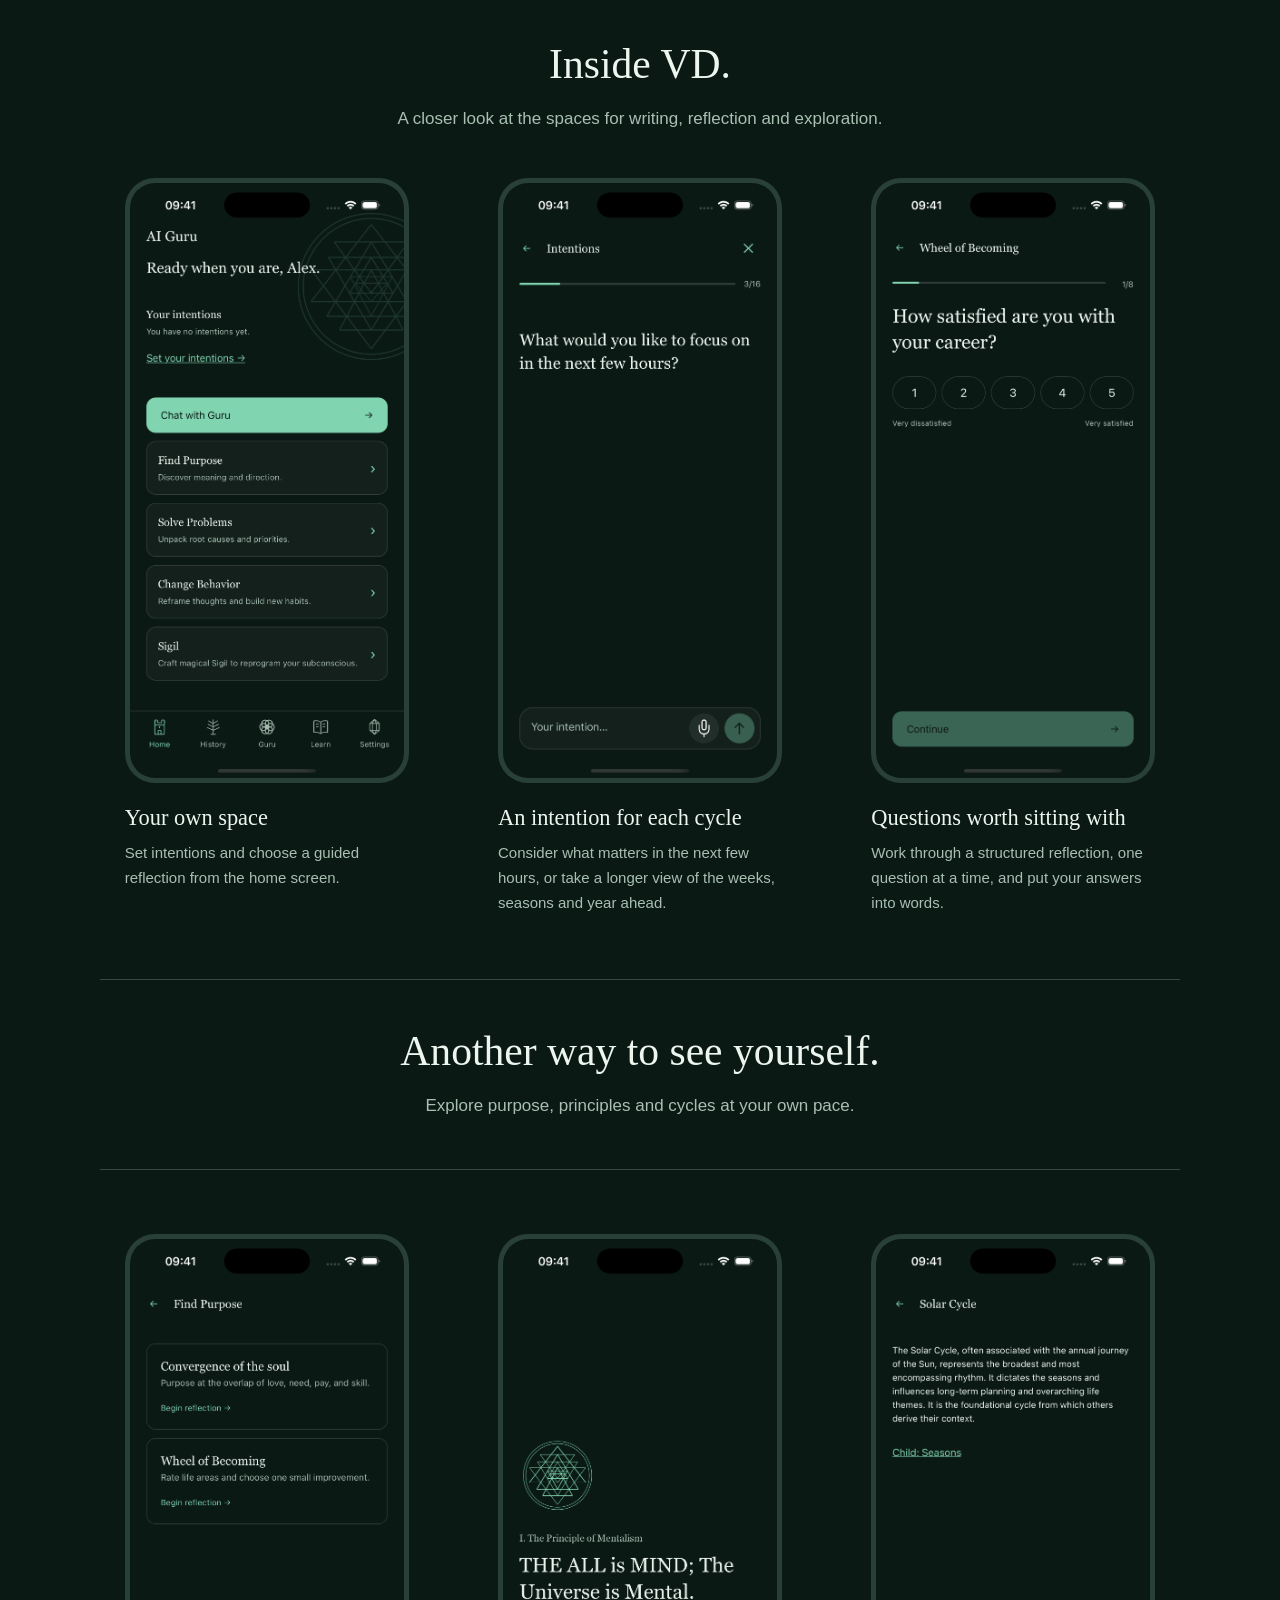
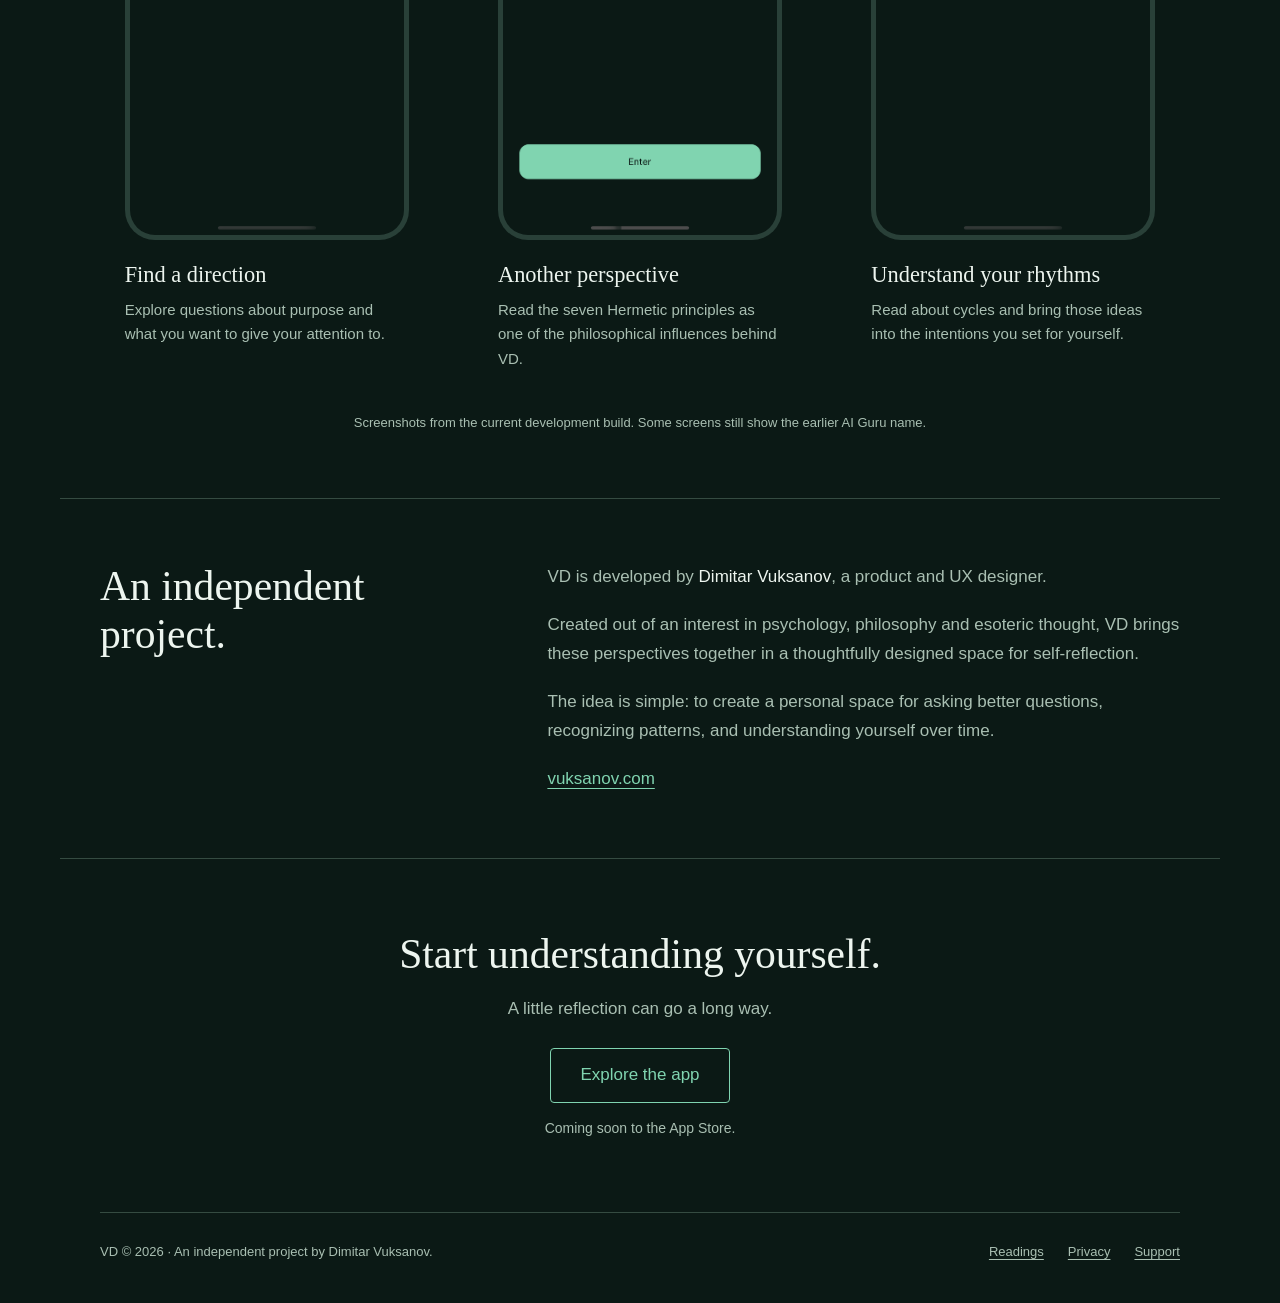
==== commit b371404a: "Add Understand yourself to VD navigation branding" ====
--- a/index.html
+++ b/index.html
@@ -1,7 +1,7 @@
 <!doctype html>
-<html lang="en"><head><meta charset="utf-8"><meta name="viewport" content="width=device-width,initial-scale=1"><meta name="robots" content="noindex,nofollow"><meta name="description" content="VD is a system for understanding yourself. Structured journaling, guided reflection and optional on-device AI for iPhone."><title>VD — A system for understanding yourself</title><link rel="stylesheet" href="./style.css?v=vd-details-20261028"></head>
+<html lang="en"><head><meta charset="utf-8"><meta name="viewport" content="width=device-width,initial-scale=1"><meta name="robots" content="noindex,nofollow"><meta name="description" content="VD is a system for understanding yourself. Structured journaling, guided reflection and optional on-device AI for iPhone."><title>VD — A system for understanding yourself</title><link rel="stylesheet" href="./style.css?v=vd-nav-20261028"></head>
 <body class="landing"><a class="skip" href="#main">Skip to content</a>
-<div class="wrap"><header><a class="brand" href="./" aria-label="VD home">VD</a><nav aria-label="Main"><a href="./features/">Features</a><a href="./about/">About</a><a href="./privacy/">Privacy</a></nav></header></div>
+<div class="wrap"><header><a class="brand" href="./" aria-label="VD home">VD <span>Understand yourself</span></a><nav aria-label="Main"><a href="./features/">Features</a><a href="./about/">About</a><a href="./privacy/">Privacy</a></nav></header></div>
 <main id="main"><div class="wrap"><section class="app-hero"><div class="hero-copy">
 <h1>A system for understanding yourself.</h1>
 <p>VD combines structured journaling and guided self-reflection to help you explore your thoughts, navigate personal challenges, and uncover patterns across the cycles of your life.</p>
--- a/style.css
+++ b/style.css
@@ -117,3 +117,5 @@
 .detail-page .screenshot-stage>a{display:block;line-height:0;border-radius:inherit}
 .detail-page .action:hover{background:var(--accent);color:var(--bg)}
 @media(max-width:700px){.detail-page .shot-title{font-size:1rem}}
+
+.brand{display:inline-flex;align-items:baseline;gap:12px;white-space:nowrap}.brand>span{font:400 .875rem/1.4 -apple-system,BlinkMacSystemFont,"Segoe UI",sans-serif;letter-spacing:0;color:var(--muted)}
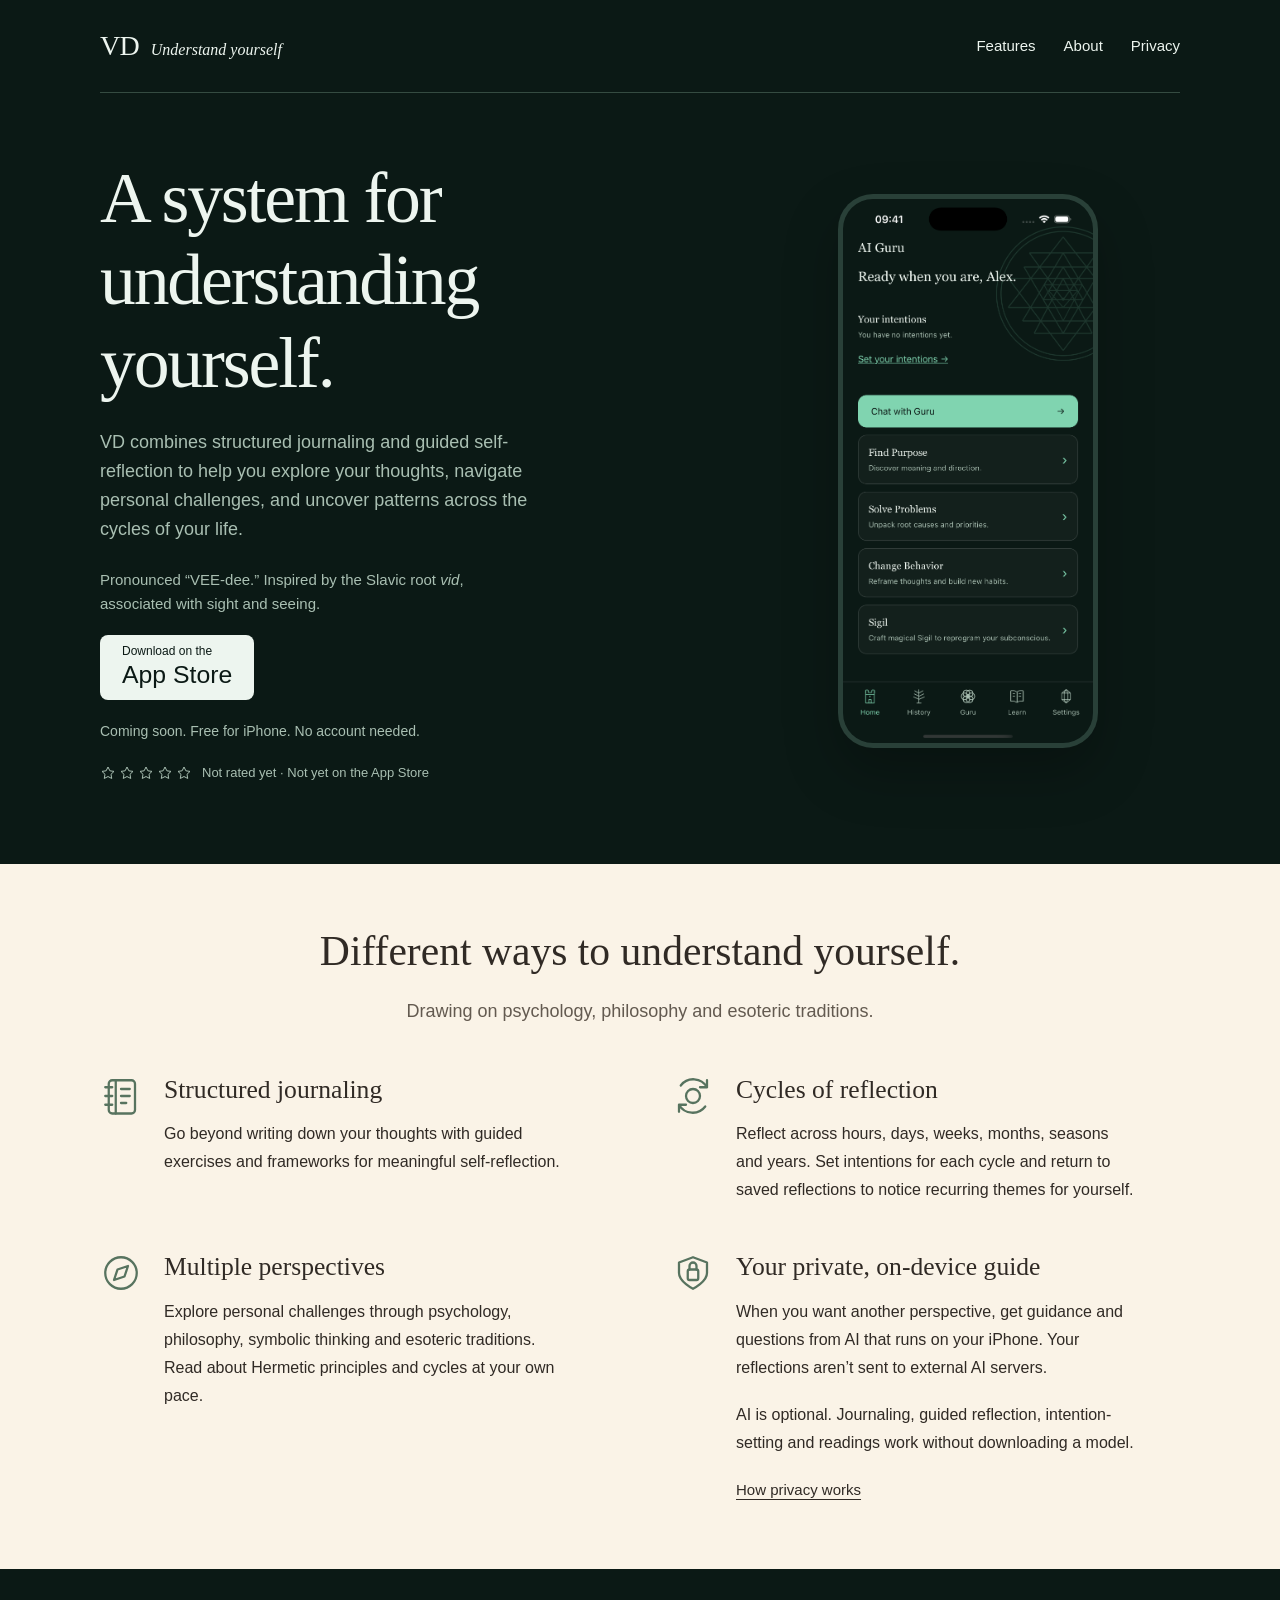
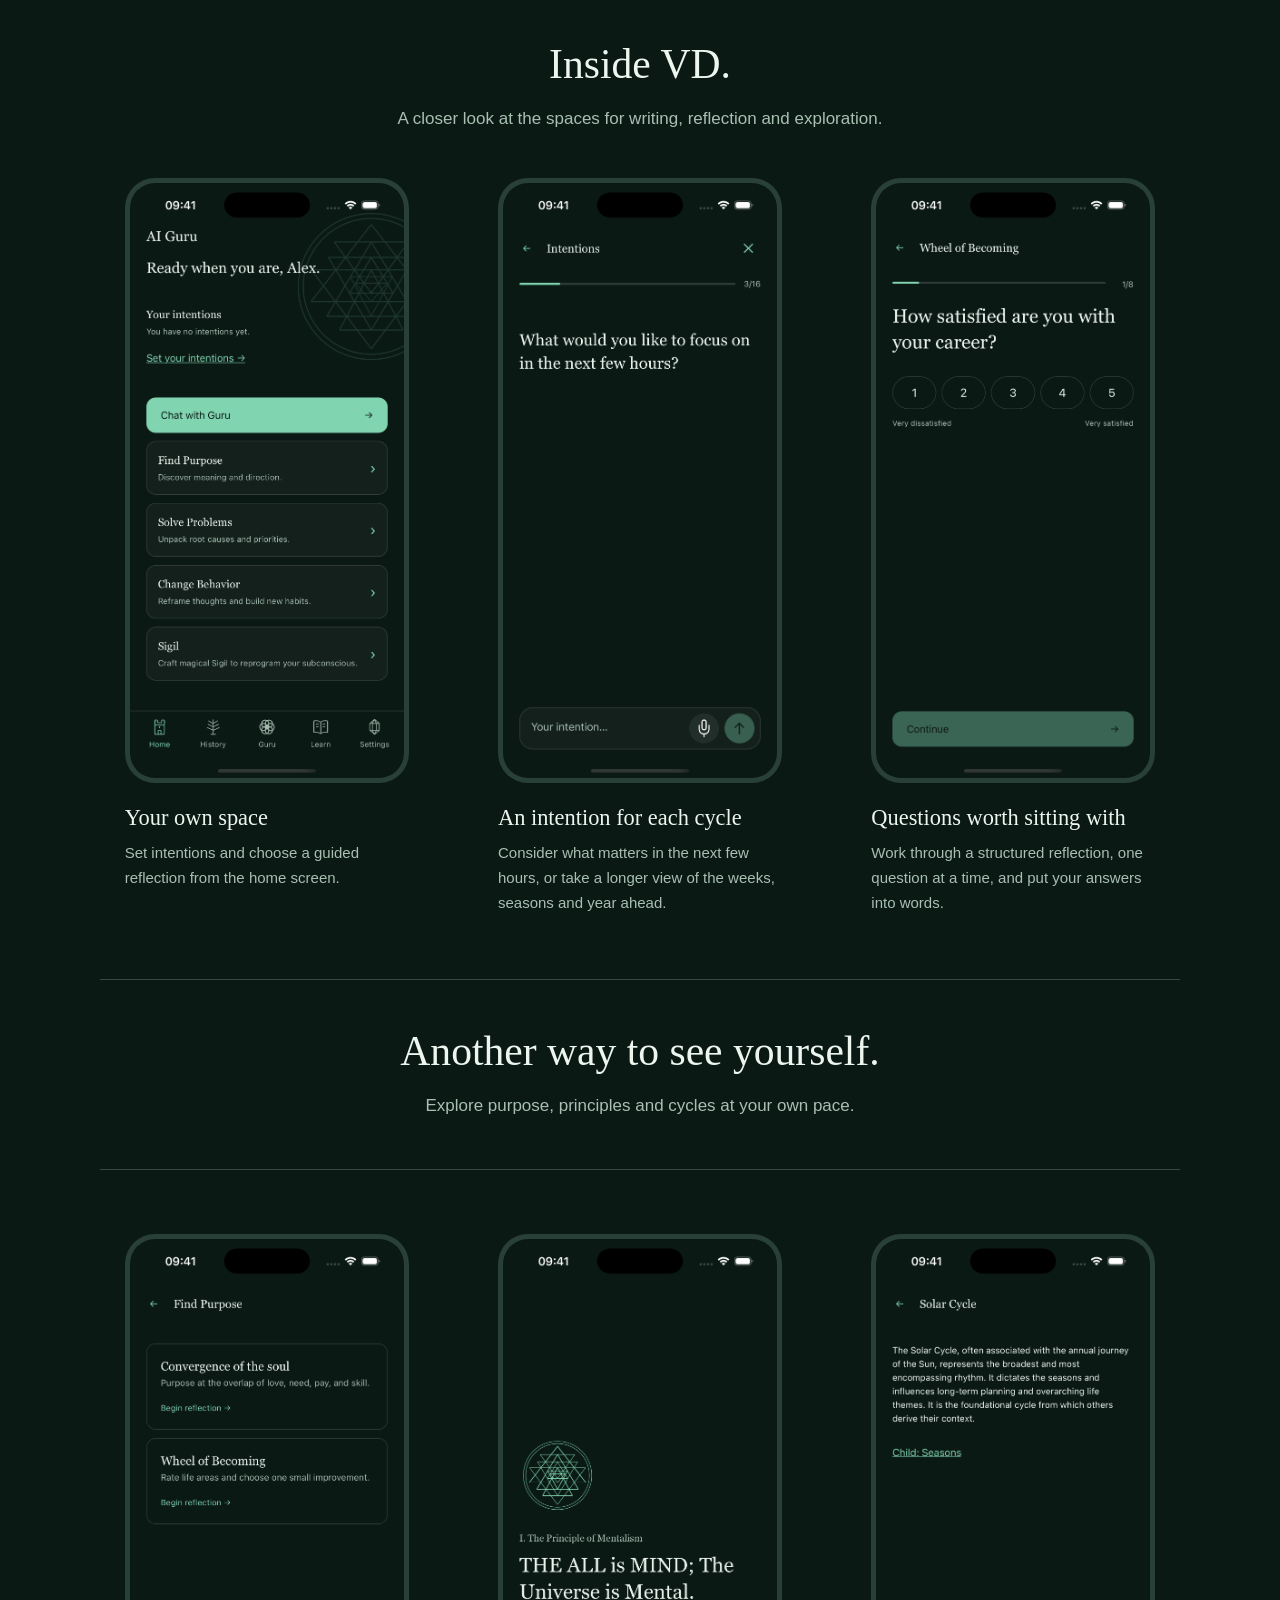
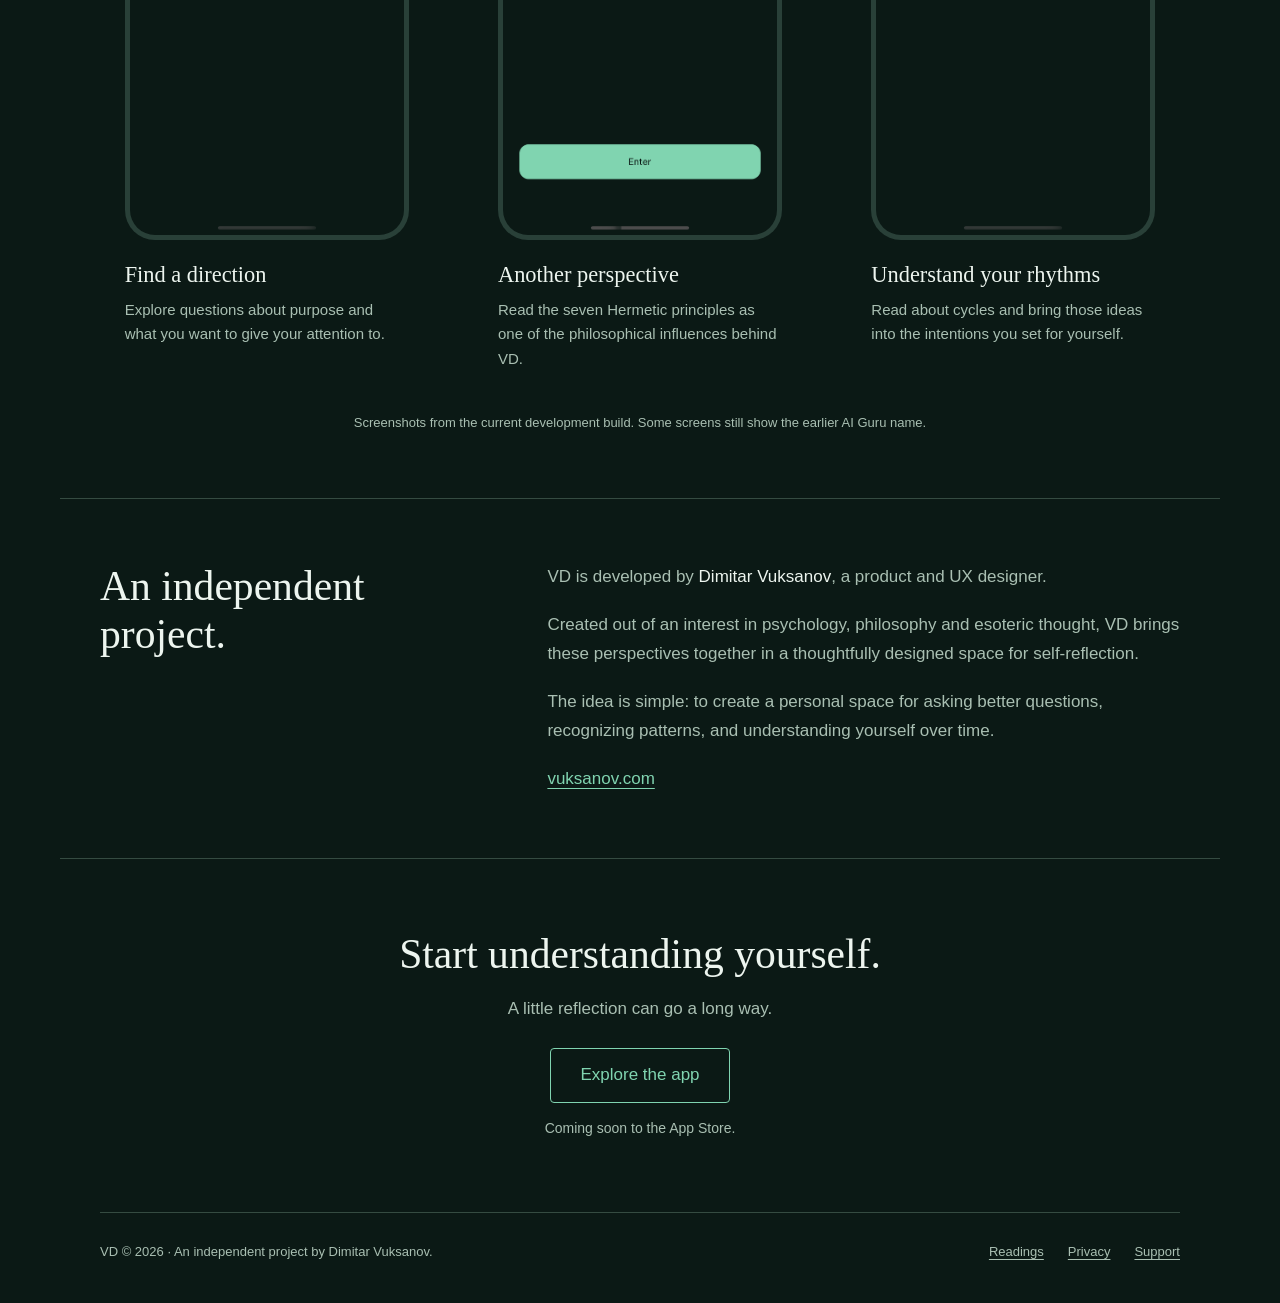
==== commit 257869ec: "Match navigation tagline to italic serif logo" ====
--- a/index.html
+++ b/index.html
@@ -1,5 +1,5 @@
 <!doctype html>
-<html lang="en"><head><meta charset="utf-8"><meta name="viewport" content="width=device-width,initial-scale=1"><meta name="robots" content="noindex,nofollow"><meta name="description" content="VD is a system for understanding yourself. Structured journaling, guided reflection and optional on-device AI for iPhone."><title>VD — A system for understanding yourself</title><link rel="stylesheet" href="./style.css?v=vd-nav-20261028"></head>
+<html lang="en"><head><meta charset="utf-8"><meta name="viewport" content="width=device-width,initial-scale=1"><meta name="robots" content="noindex,nofollow"><meta name="description" content="VD is a system for understanding yourself. Structured journaling, guided reflection and optional on-device AI for iPhone."><title>VD — A system for understanding yourself</title><link rel="stylesheet" href="./style.css?v=vd-nav-serif-20261028"></head>
 <body class="landing"><a class="skip" href="#main">Skip to content</a>
 <div class="wrap"><header><a class="brand" href="./" aria-label="VD home">VD <span>Understand yourself</span></a><nav aria-label="Main"><a href="./features/">Features</a><a href="./about/">About</a><a href="./privacy/">Privacy</a></nav></header></div>
 <main id="main"><div class="wrap"><section class="app-hero"><div class="hero-copy">
--- a/style.css
+++ b/style.css
@@ -118,4 +118,4 @@
 .detail-page .action:hover{background:var(--accent);color:var(--bg)}
 @media(max-width:700px){.detail-page .shot-title{font-size:1rem}}
 
-.brand{display:inline-flex;align-items:baseline;gap:12px;white-space:nowrap}.brand>span{font:400 .875rem/1.4 -apple-system,BlinkMacSystemFont,"Segoe UI",sans-serif;letter-spacing:0;color:var(--muted)}
+.brand{display:inline-flex;align-items:baseline;gap:12px;white-space:nowrap}.brand>span{font:italic 400 1rem/1.4 Georgia,serif;letter-spacing:0;color:inherit}
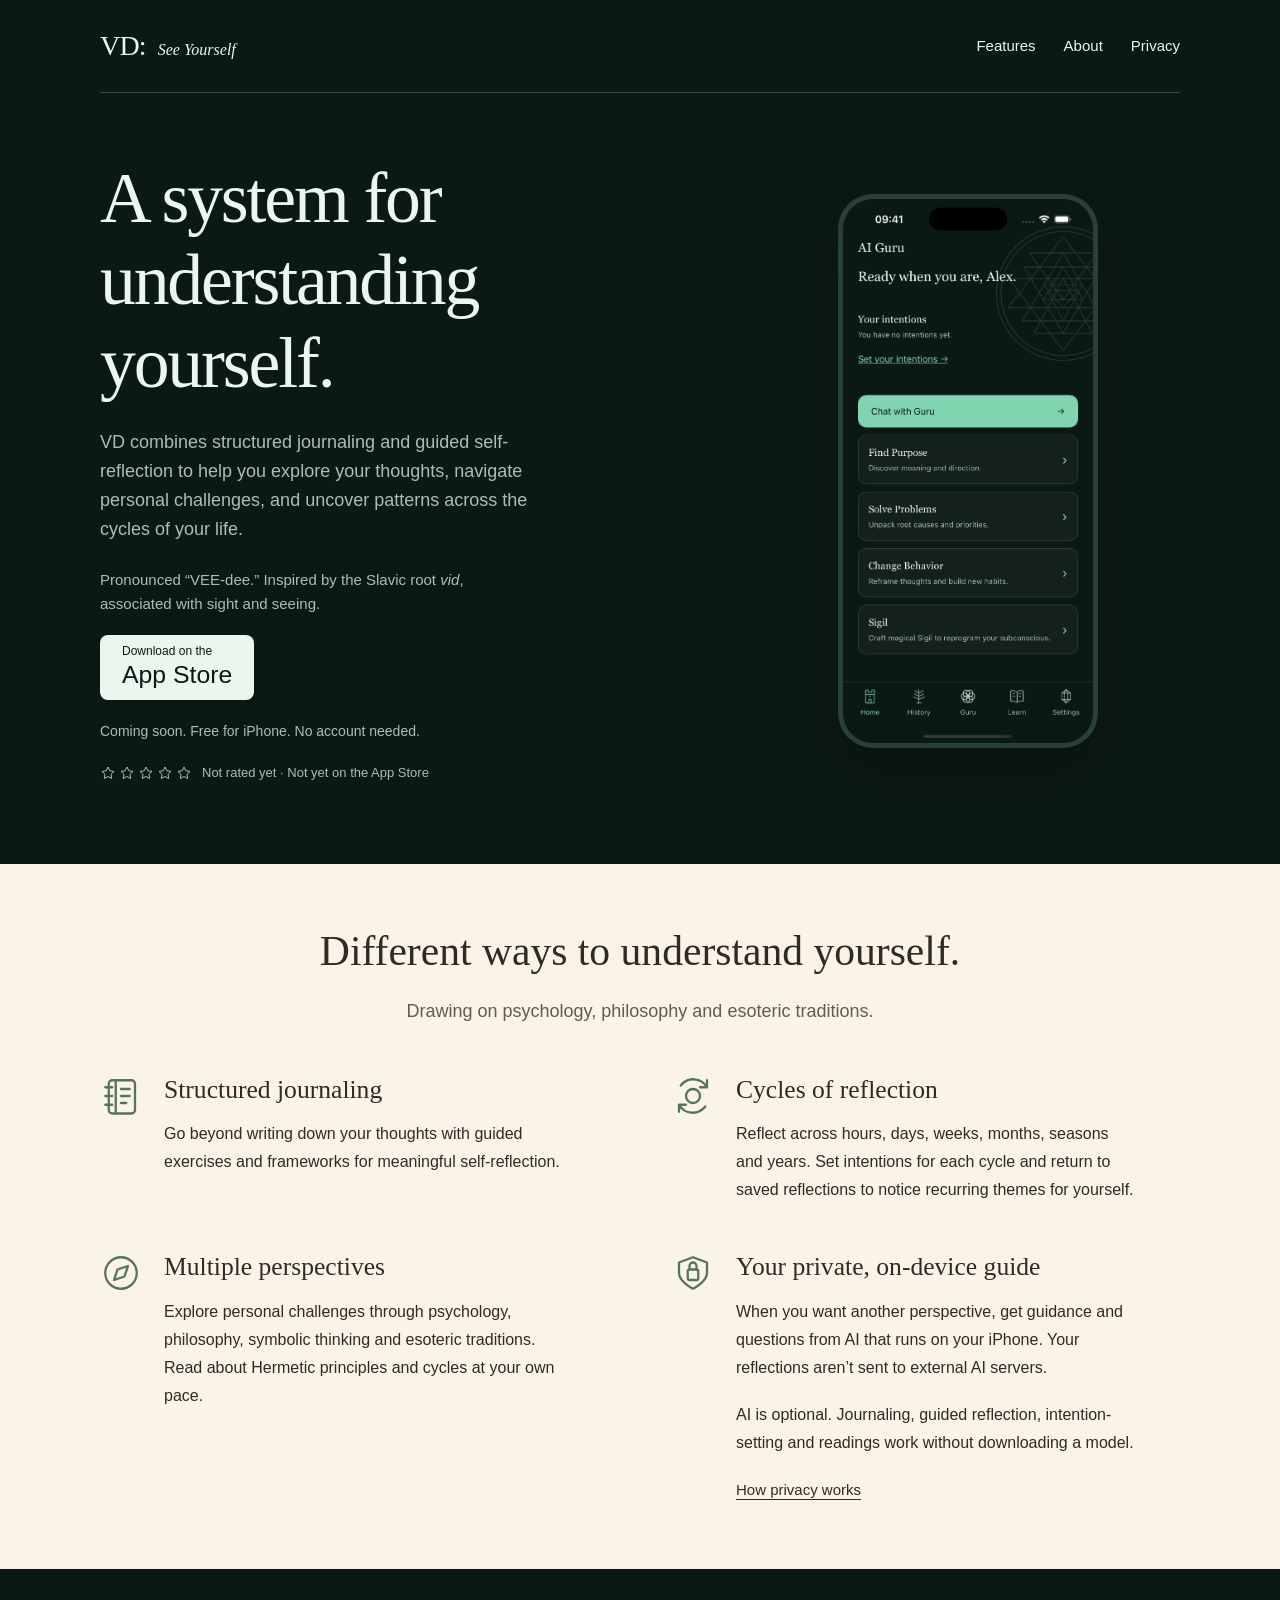
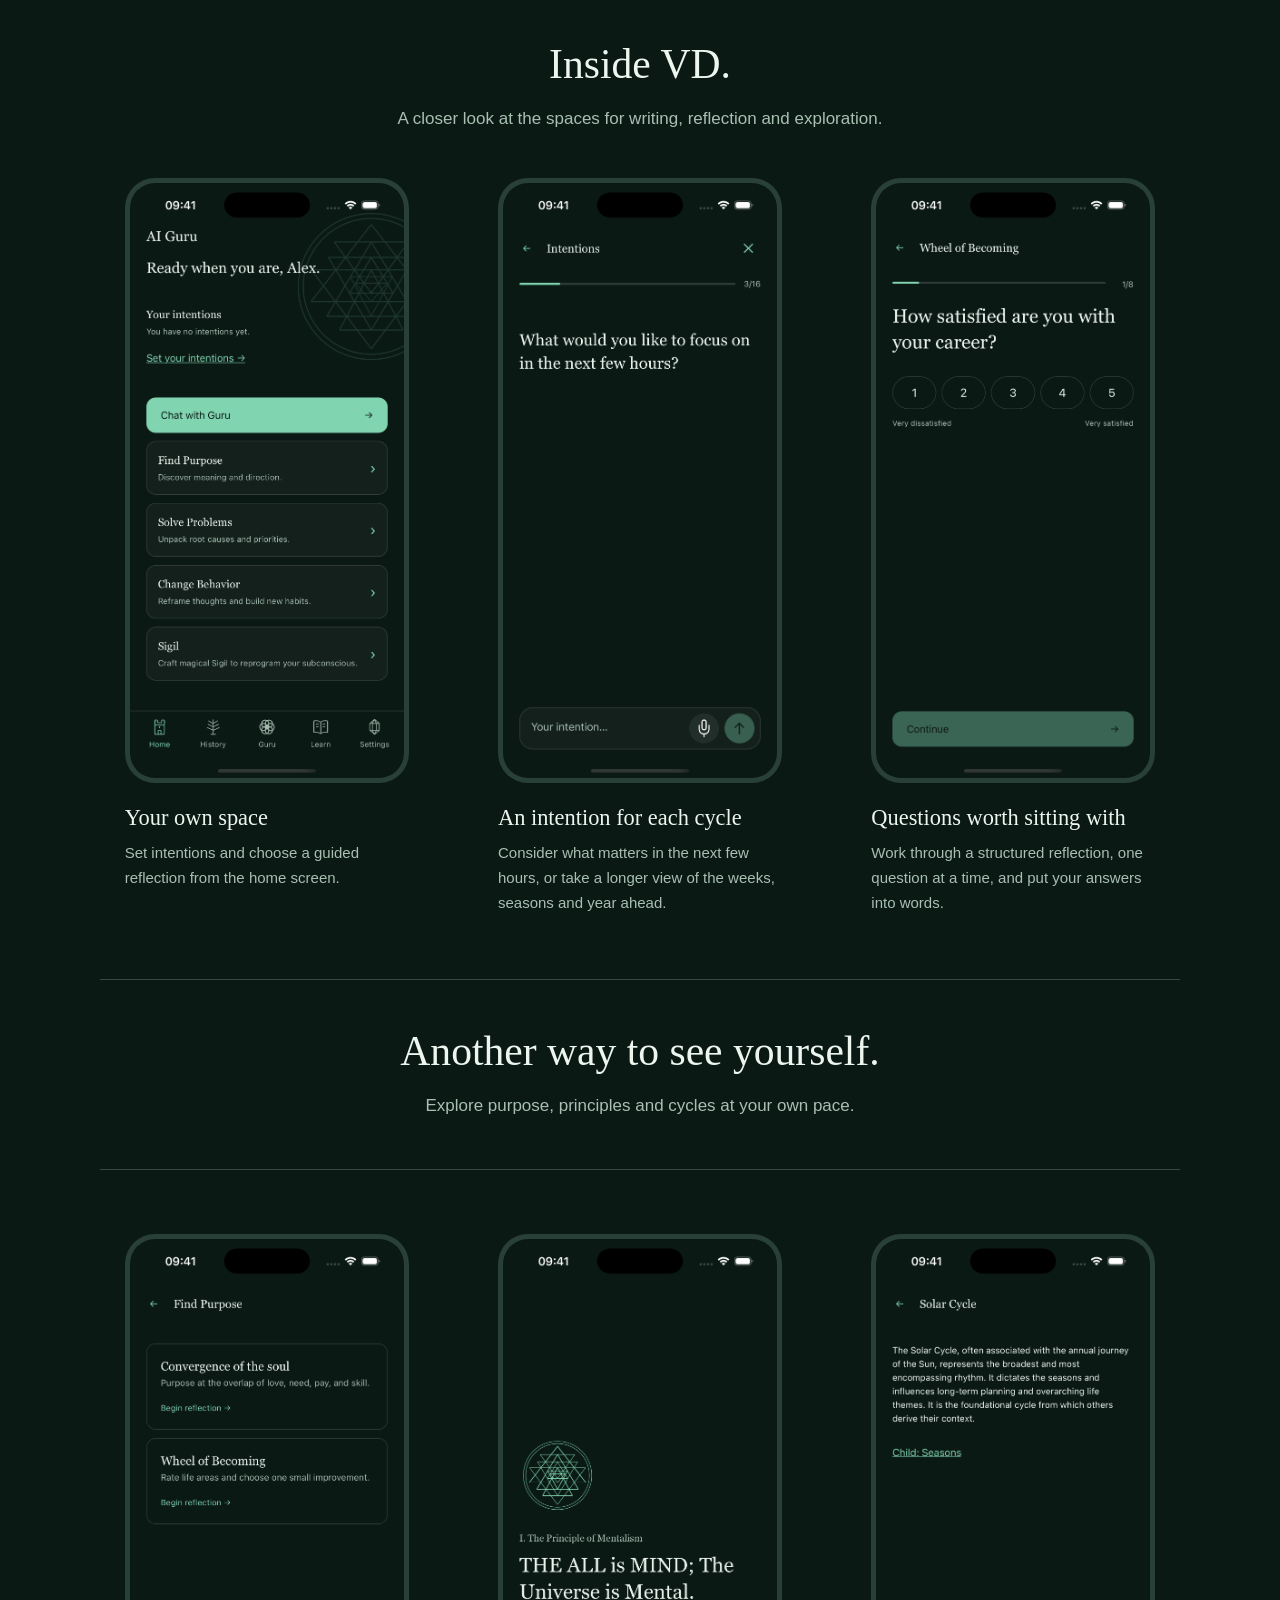
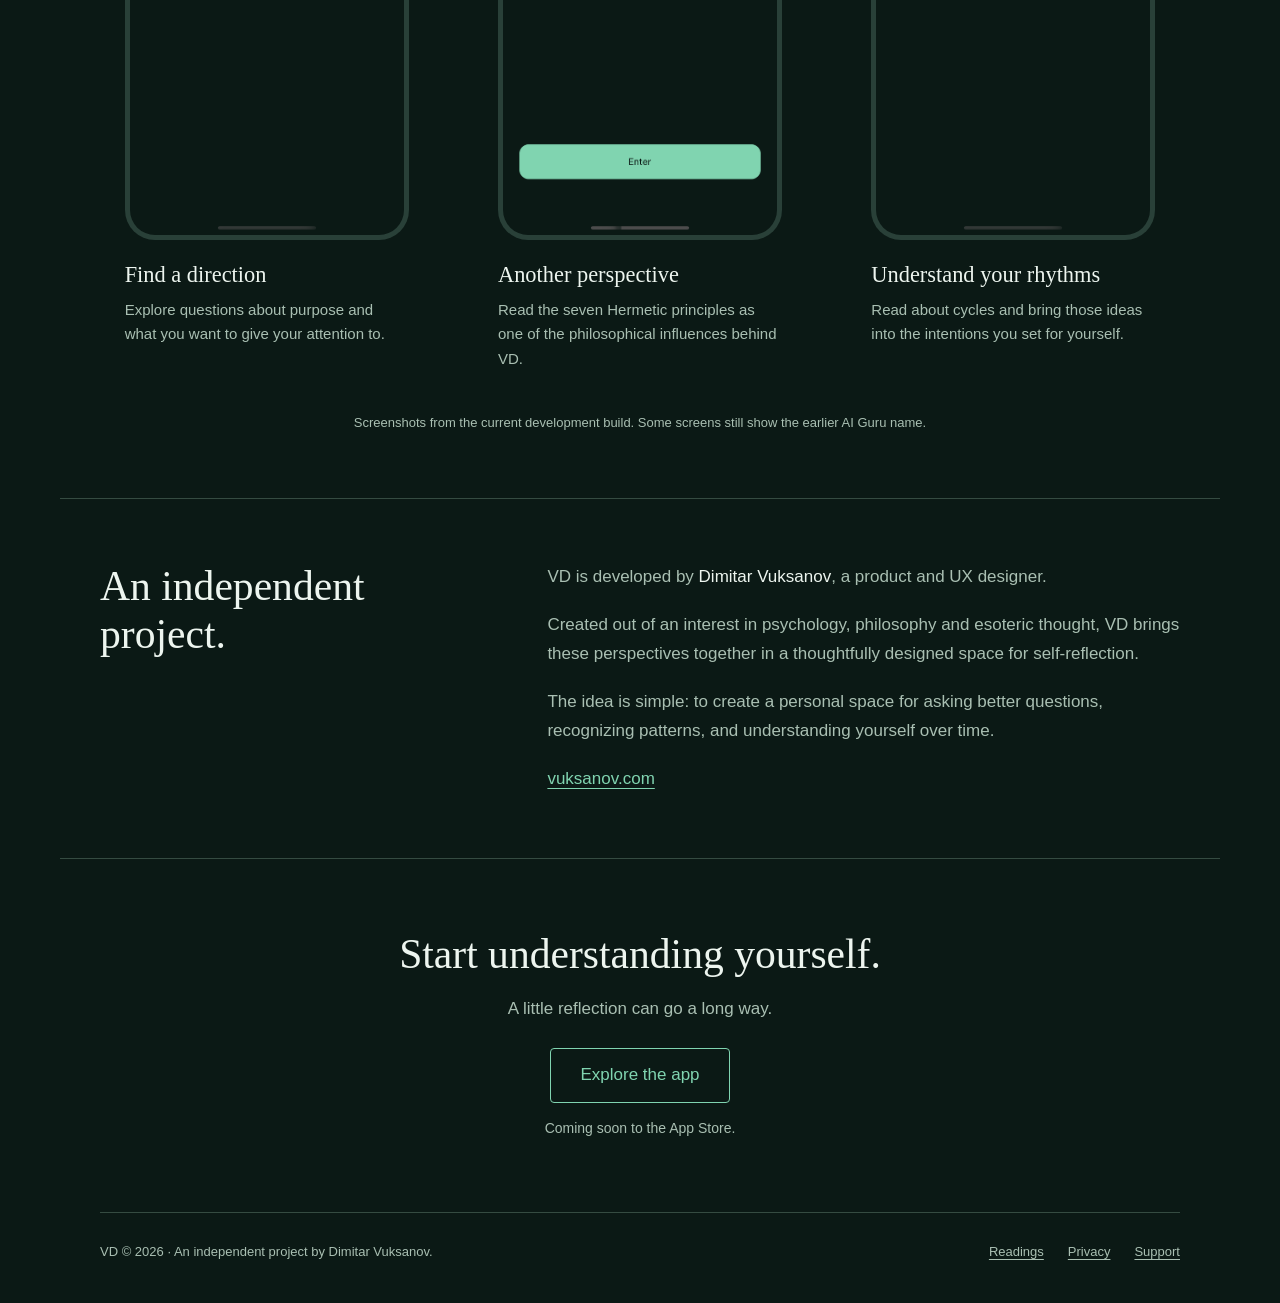
==== commit 18667e2b: "Change navigation logo to VD: See Yourself" ====
--- a/index.html
+++ b/index.html
@@ -1,7 +1,7 @@
 <!doctype html>
 <html lang="en"><head><meta charset="utf-8"><meta name="viewport" content="width=device-width,initial-scale=1"><meta name="robots" content="noindex,nofollow"><meta name="description" content="VD is a system for understanding yourself. Structured journaling, guided reflection and optional on-device AI for iPhone."><title>VD — A system for understanding yourself</title><link rel="stylesheet" href="./style.css?v=vd-nav-serif-20261028"></head>
 <body class="landing"><a class="skip" href="#main">Skip to content</a>
-<div class="wrap"><header><a class="brand" href="./" aria-label="VD home">VD <span>Understand yourself</span></a><nav aria-label="Main"><a href="./features/">Features</a><a href="./about/">About</a><a href="./privacy/">Privacy</a></nav></header></div>
+<div class="wrap"><header><a class="brand" href="./" aria-label="VD home">VD: <span>See Yourself</span></a><nav aria-label="Main"><a href="./features/">Features</a><a href="./about/">About</a><a href="./privacy/">Privacy</a></nav></header></div>
 <main id="main"><div class="wrap"><section class="app-hero"><div class="hero-copy">
 <h1>A system for understanding yourself.</h1>
 <p>VD combines structured journaling and guided self-reflection to help you explore your thoughts, navigate personal challenges, and uncover patterns across the cycles of your life.</p>
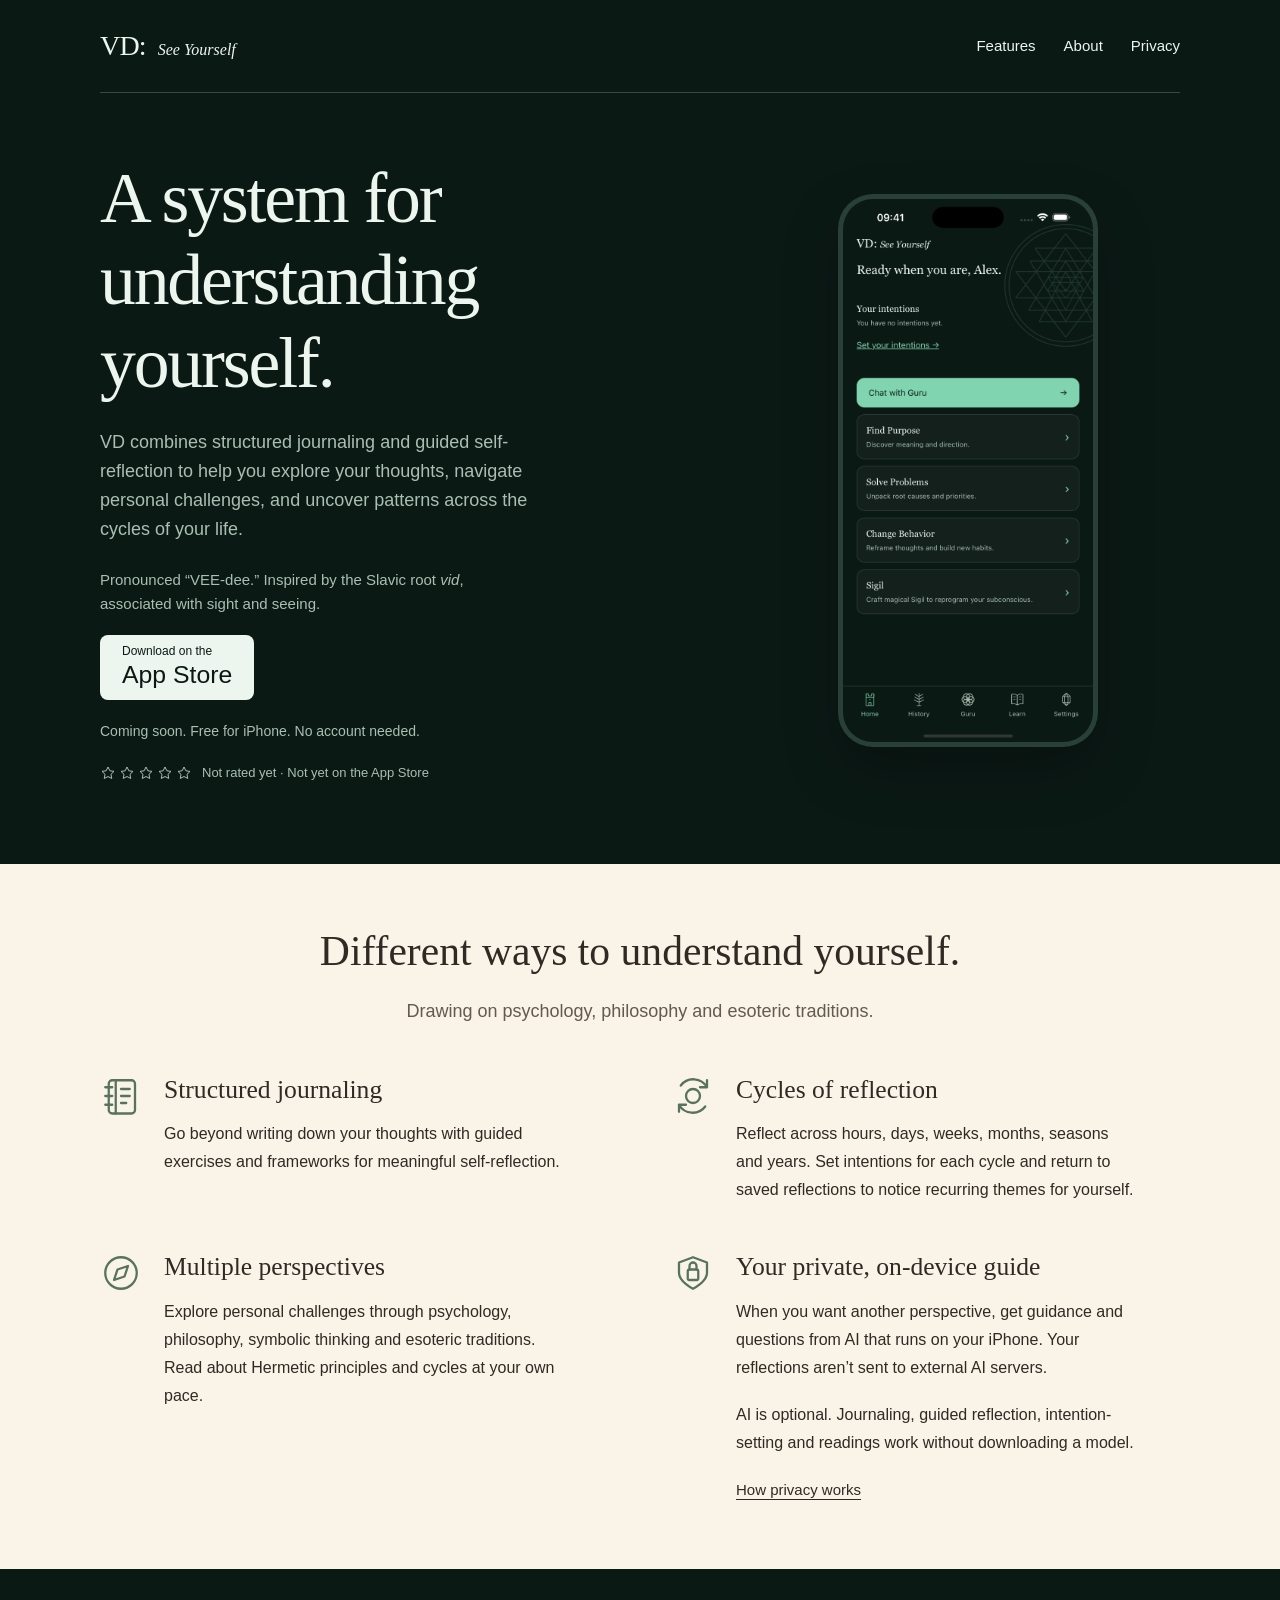
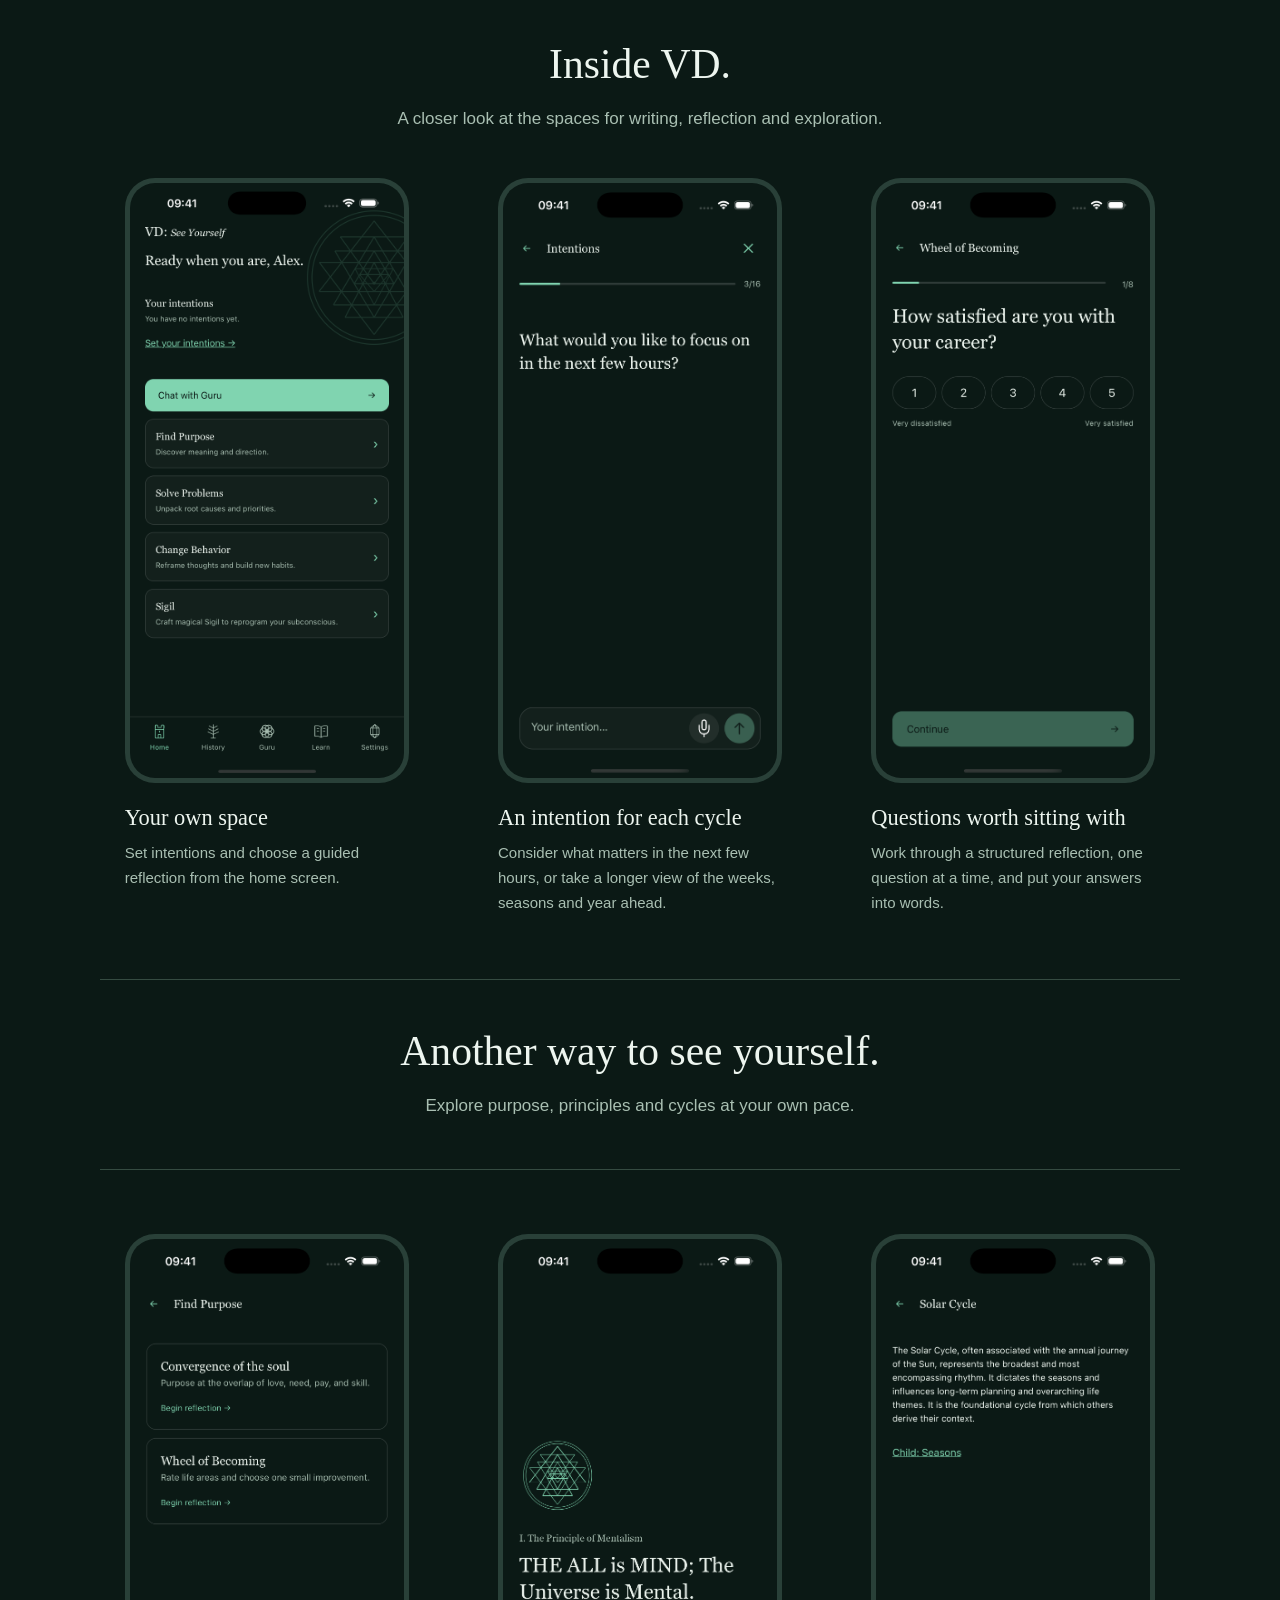
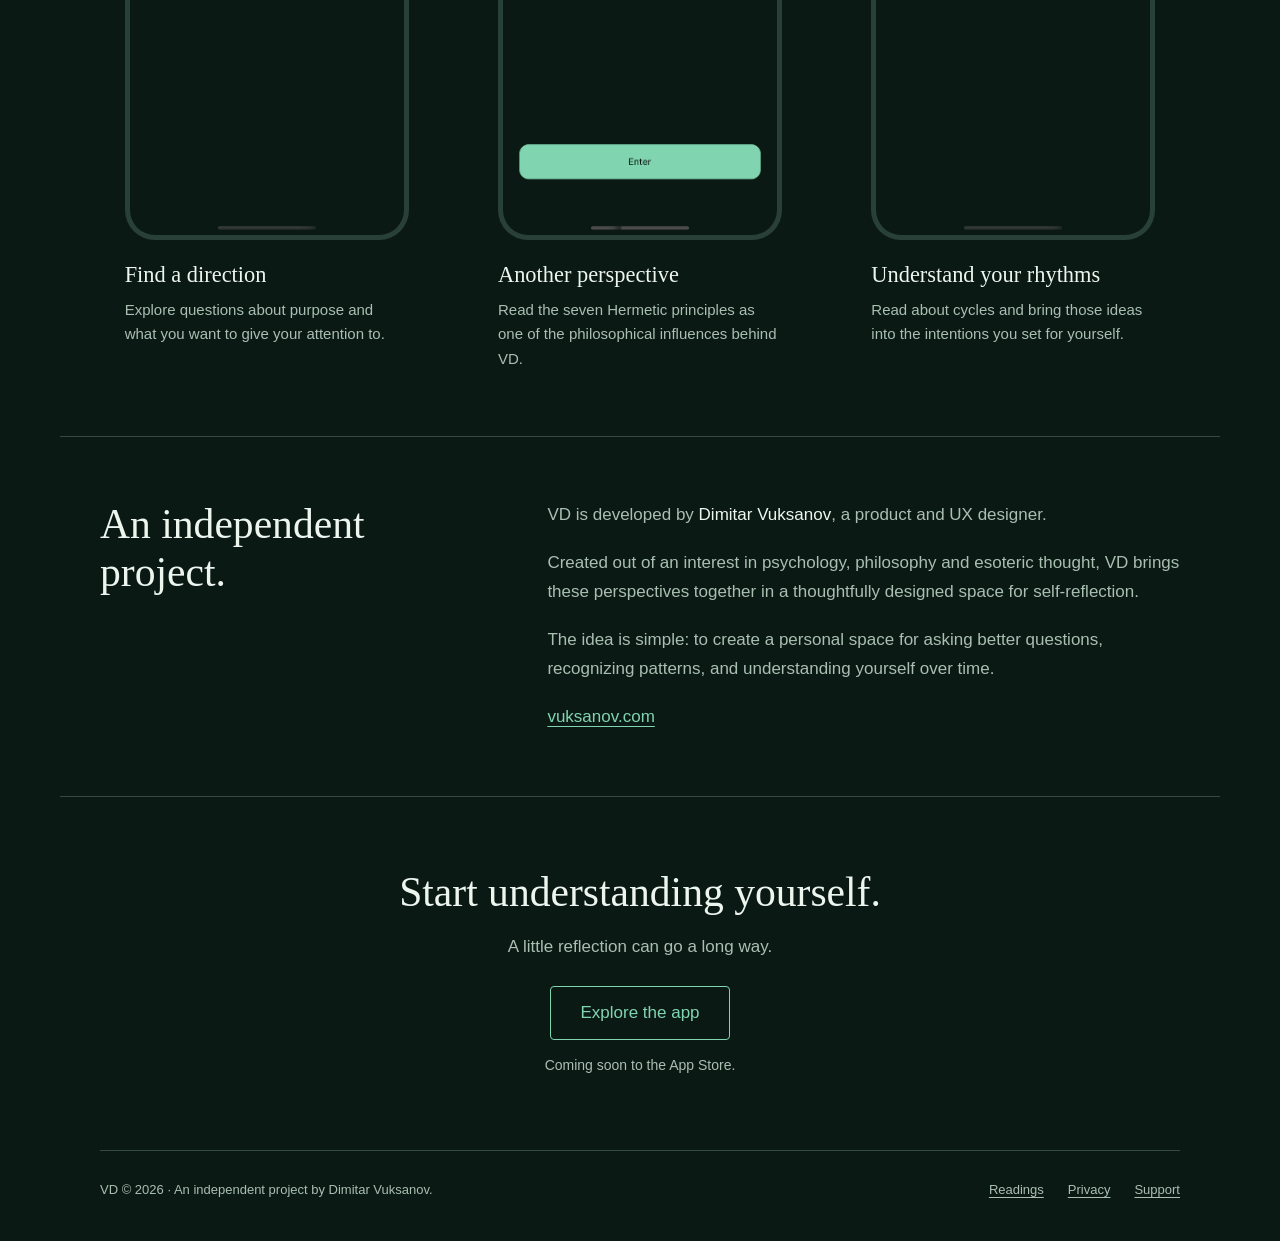
==== commit 95c9bb1a: "Refresh app screenshots with VD branding and remove development notes" ====
--- a/index.html
+++ b/index.html
@@ -10,7 +10,7 @@
 <button class="app-store-button" type="button" disabled aria-describedby="release-status"><span>Download on the</span><strong>App Store</strong></button>
 <p class="availability" id="release-status">Coming soon. Free for iPhone. No account needed.</p>
 <div class="app-rating" aria-label="App Store ratings: not rated yet"><span class="rating-stars" aria-hidden="true"><svg viewBox="0 0 24 24"><path d="m12 3 2.8 5.7 6.2.9-4.5 4.4 1.1 6.2-5.6-2.9-5.6 2.9 1.1-6.2L3 9.6l6.2-.9Z"/></svg><svg viewBox="0 0 24 24"><path d="m12 3 2.8 5.7 6.2.9-4.5 4.4 1.1 6.2-5.6-2.9-5.6 2.9 1.1-6.2L3 9.6l6.2-.9Z"/></svg><svg viewBox="0 0 24 24"><path d="m12 3 2.8 5.7 6.2.9-4.5 4.4 1.1 6.2-5.6-2.9-5.6 2.9 1.1-6.2L3 9.6l6.2-.9Z"/></svg><svg viewBox="0 0 24 24"><path d="m12 3 2.8 5.7 6.2.9-4.5 4.4 1.1 6.2-5.6-2.9-5.6 2.9 1.1-6.2L3 9.6l6.2-.9Z"/></svg><svg viewBox="0 0 24 24"><path d="m12 3 2.8 5.7 6.2.9-4.5 4.4 1.1 6.2-5.6-2.9-5.6 2.9 1.1-6.2L3 9.6l6.2-.9Z"/></svg></span><span>Not rated yet · Not yet on the App Store</span></div>
-</div><figure class="hero-phone"><img src="./screenshots/home.png" width="1206" height="2622" alt="The app home screen with intentions, Chat with Guru and guided reflections. Alex is a demo name." fetchpriority="high"></figure></section></div>
+</div><figure class="hero-phone"><img src="./screenshots/home.png?v=vd-brand-20261028" width="1320" height="2868" alt="The app home screen with intentions, Chat with Guru and guided reflections." fetchpriority="high"></figure></section></div>
 <section id="features" class="privacy-band"><div class="wrap"><h2>Different ways to understand yourself.</h2><p class="feature-intro">Drawing on psychology, philosophy and esoteric traditions.</p>
 <div class="feature-stories">
 <article class="feature-story"><svg class="feature-icon" viewBox="0 0 24 24" aria-hidden="true"><rect x="5" y="3" width="15" height="19" rx="2"/><path d="M9 3v19M12 8h5M12 12h5M12 16h3M3 7h4M3 12h4M3 17h4"/></svg><div><h3>Structured journaling</h3><p>Go beyond writing down your thoughts with guided exercises and frameworks for meaningful self-reflection.</p></div></article>
@@ -18,7 +18,7 @@
 <article class="feature-story"><svg class="feature-icon" viewBox="0 0 24 24" aria-hidden="true"><circle cx="12" cy="12" r="9"/><path d="m16 8-2 6-6 2 2-6 6-2Z"/></svg><div><h3>Multiple perspectives</h3><p>Explore personal challenges through psychology, philosophy, symbolic thinking and esoteric traditions. Read about Hermetic principles and cycles at your own pace.</p></div></article>
 <article class="feature-story"><svg class="feature-icon" viewBox="0 0 24 24" aria-hidden="true"><path d="m12 3 8 3v6c0 5-8 9-8 9s-8-4-8-9V6l8-3Z"/><rect x="9" y="10" width="6" height="6" rx="1"/><path d="M10 10V8a2 2 0 0 1 4 0v2"/></svg><div><h3>Your private, on-device guide</h3><p>When you want another perspective, get guidance and questions from AI that runs on your iPhone. Your reflections aren’t sent to external AI servers.</p><p>AI is optional. Journaling, guided reflection, intention-setting and readings work without downloading a model.</p><a href="./privacy/">How privacy works</a></div></article>
 </div></div></section>
-<section id="app" class="wrap app-gallery"><div class="gallery-intro"><h2>Inside VD.</h2><p>A closer look at the spaces for writing, reflection and exploration.</p></div><section class="screenshot-gallery" aria-label="Writing and guided reflection"><figure><div class="screenshot-stage"><img src="./screenshots/home.png" width="1206" height="2622" loading="lazy" alt="The app home screen with intentions and guided reflection paths."></div><figcaption><h3>Your own space</h3><p>Set intentions and choose a guided reflection from the home screen.</p></figcaption></figure><figure><div class="screenshot-stage"><img src="./screenshots/intentions.png" width="1206" height="2622" loading="lazy" alt="The intention-setting prompt for the next few hours."></div><figcaption><h3>An intention for each cycle</h3><p>Consider what matters in the next few hours, or take a longer view of the weeks, seasons and year ahead.</p></figcaption></figure><figure><div class="screenshot-stage"><img src="./screenshots/reflection.png" width="1206" height="2622" loading="lazy" alt="Wheel of Becoming asks how satisfied you are with your career."></div><figcaption><h3>Questions worth sitting with</h3><p>Work through a structured reflection, one question at a time, and put your answers into words.</p></figcaption></figure></section><div class="gallery-interlude"><h2>Another way to see yourself.</h2><p>Explore purpose, principles and cycles at your own pace.</p></div><section class="screenshot-gallery" aria-label="Purpose, principles and cycles"><figure><div class="screenshot-stage"><img src="./screenshots/purpose.png" width="1206" height="2622" loading="lazy" alt="Find Purpose shows the available guided reflections."></div><figcaption><h3>Find a direction</h3><p>Explore questions about purpose and what you want to give your attention to.</p></figcaption></figure><figure><div class="screenshot-stage"><img src="./screenshots/principles.png" width="1206" height="2622" loading="lazy" alt="The opening reading on the Principle of Mentalism."></div><figcaption><h3>Another perspective</h3><p>Read the seven Hermetic principles as one of the philosophical influences behind VD.</p></figcaption></figure><figure><div class="screenshot-stage"><img src="./screenshots/cycles.png" width="1206" height="2622" loading="lazy" alt="The Solar Cycle reading from the app."></div><figcaption><h3>Understand your rhythms</h3><p>Read about cycles and bring those ideas into the intentions you set for yourself.</p></figcaption></figure></section><p class="screenshot-note">Screenshots from the current development build. Some screens still show the earlier AI Guru name.</p></section>
+<section id="app" class="wrap app-gallery"><div class="gallery-intro"><h2>Inside VD.</h2><p>A closer look at the spaces for writing, reflection and exploration.</p></div><section class="screenshot-gallery" aria-label="Writing and guided reflection"><figure><div class="screenshot-stage"><img src="./screenshots/home.png?v=vd-brand-20261028" width="1320" height="2868" loading="lazy" alt="The app home screen with intentions and guided reflection paths."></div><figcaption><h3>Your own space</h3><p>Set intentions and choose a guided reflection from the home screen.</p></figcaption></figure><figure><div class="screenshot-stage"><img src="./screenshots/intentions.png" width="1206" height="2622" loading="lazy" alt="The intention-setting prompt for the next few hours."></div><figcaption><h3>An intention for each cycle</h3><p>Consider what matters in the next few hours, or take a longer view of the weeks, seasons and year ahead.</p></figcaption></figure><figure><div class="screenshot-stage"><img src="./screenshots/reflection.png" width="1206" height="2622" loading="lazy" alt="Wheel of Becoming asks how satisfied you are with your career."></div><figcaption><h3>Questions worth sitting with</h3><p>Work through a structured reflection, one question at a time, and put your answers into words.</p></figcaption></figure></section><div class="gallery-interlude"><h2>Another way to see yourself.</h2><p>Explore purpose, principles and cycles at your own pace.</p></div><section class="screenshot-gallery" aria-label="Purpose, principles and cycles"><figure><div class="screenshot-stage"><img src="./screenshots/purpose.png" width="1206" height="2622" loading="lazy" alt="Find Purpose shows the available guided reflections."></div><figcaption><h3>Find a direction</h3><p>Explore questions about purpose and what you want to give your attention to.</p></figcaption></figure><figure><div class="screenshot-stage"><img src="./screenshots/principles.png" width="1206" height="2622" loading="lazy" alt="The opening reading on the Principle of Mentalism."></div><figcaption><h3>Another perspective</h3><p>Read the seven Hermetic principles as one of the philosophical influences behind VD.</p></figcaption></figure><figure><div class="screenshot-stage"><img src="./screenshots/cycles.png" width="1206" height="2622" loading="lazy" alt="The Solar Cycle reading from the app."></div><figcaption><h3>Understand your rhythms</h3><p>Read about cycles and bring those ideas into the intentions you set for yourself.</p></figcaption></figure></section></section>
 <section id="about" class="wrap founder"><h2>An independent project.</h2><div><p>VD is developed by <strong>Dimitar Vuksanov</strong>, a product and UX designer.</p><p>Created out of an interest in psychology, philosophy and esoteric thought, VD brings these perspectives together in a thoughtfully designed space for self-reflection.</p><p>The idea is simple: to create a personal space for asking better questions, recognizing patterns, and understanding yourself over time.</p><a href="https://vuksanov.com">vuksanov.com</a></div></section>
 <section class="wrap closing vd-closing"><div><h2>Start understanding yourself.</h2><p>A little reflection can go a long way.</p></div><div><a class="action" href="#app">Explore the app</a><p class="availability">Coming soon to the App Store.</p></div></section>
 </main><div class="wrap"><footer><span>VD © 2026 · An independent project by Dimitar Vuksanov.</span><div><a href="./readings/">Readings</a><a href="./privacy/">Privacy</a><a href="./support/">Support</a></div></footer></div></body></html>
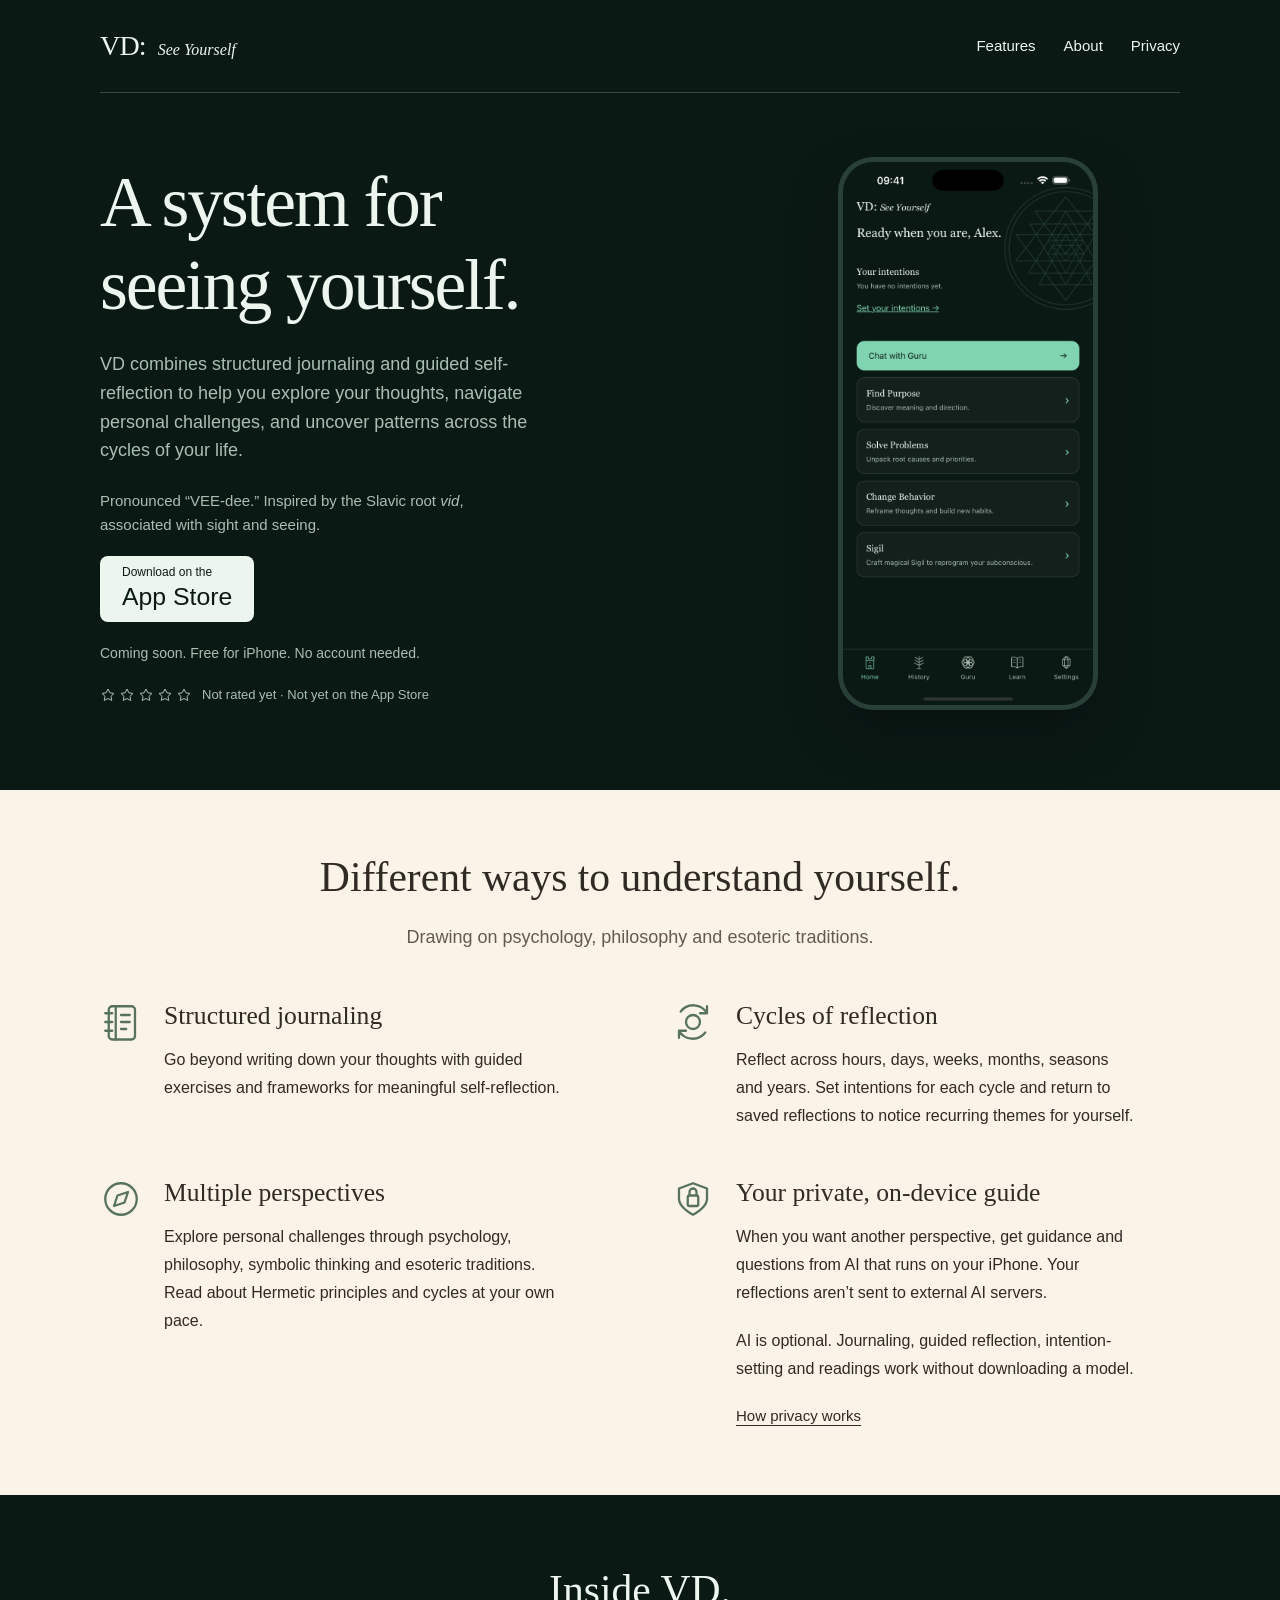
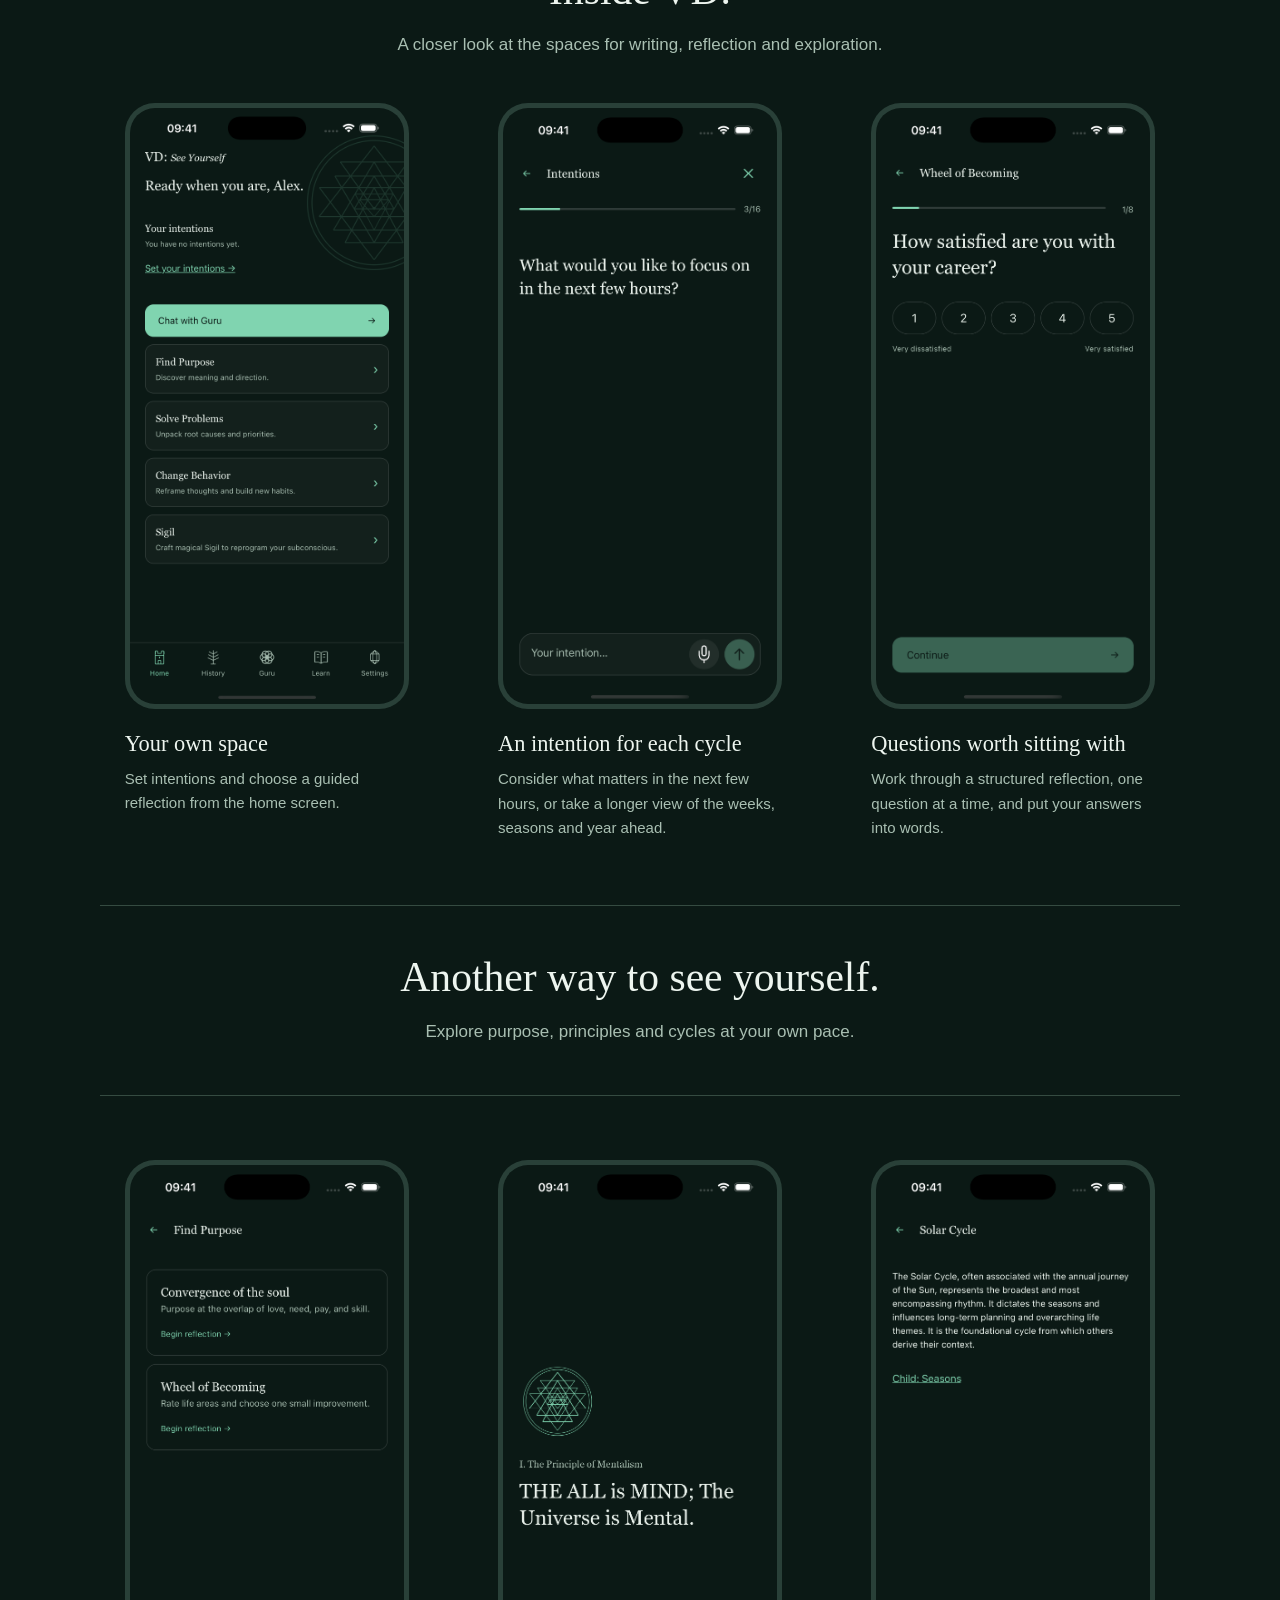
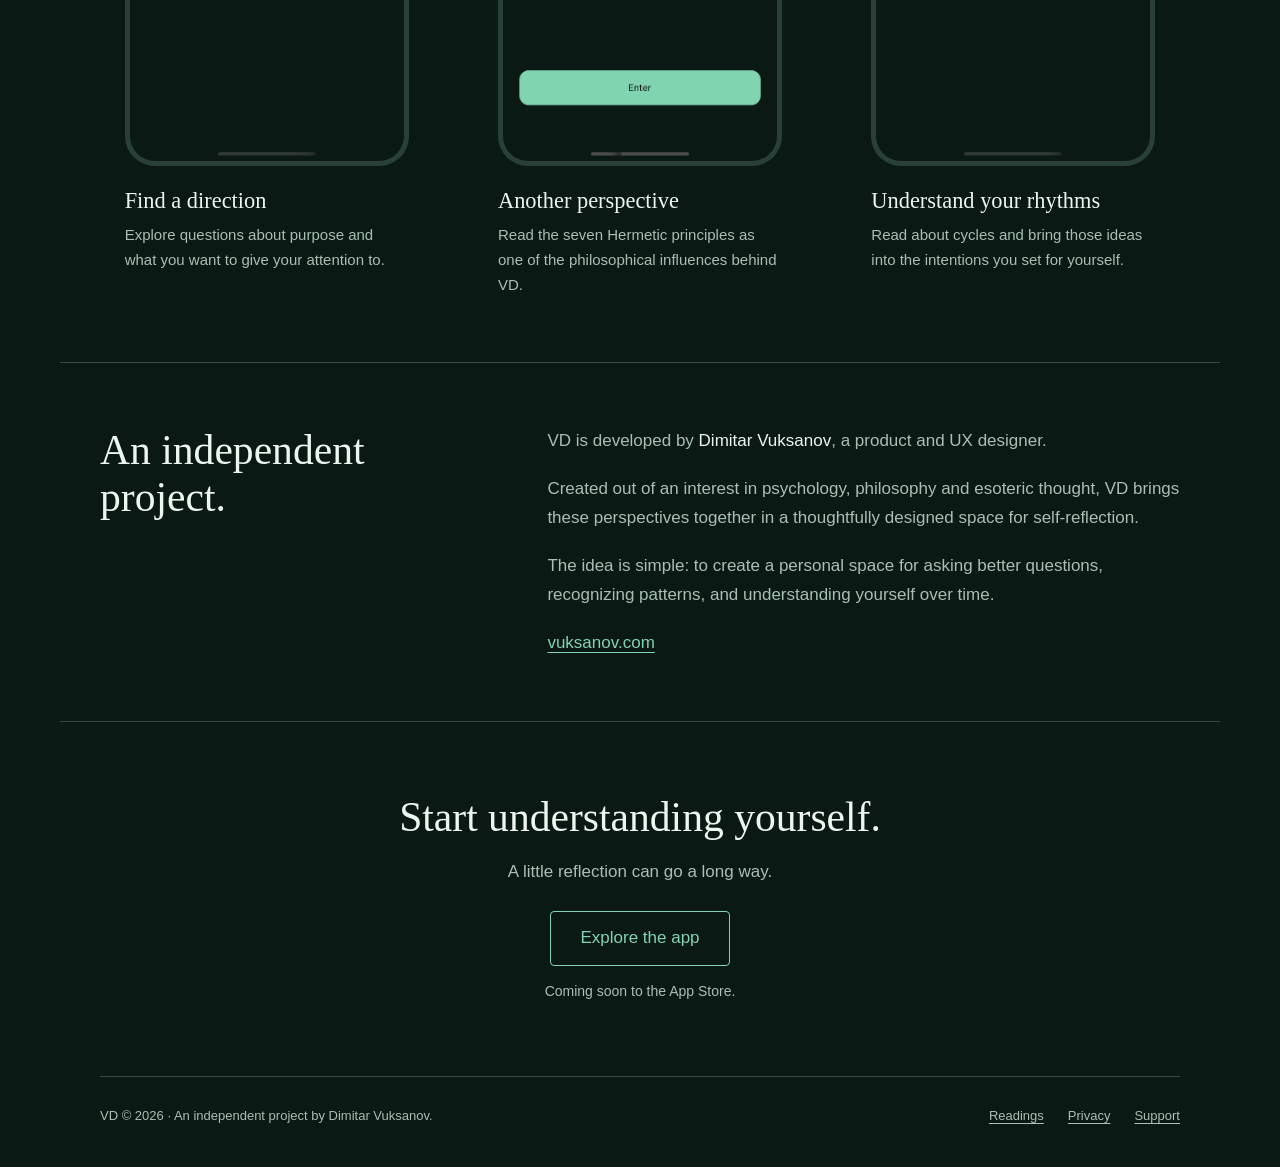
==== commit b68005de: "Update website tagline to A system for seeing yourself" ====
--- a/index.html
+++ b/index.html
@@ -1,9 +1,9 @@
 <!doctype html>
-<html lang="en"><head><meta charset="utf-8"><meta name="viewport" content="width=device-width,initial-scale=1"><meta name="robots" content="noindex,nofollow"><meta name="description" content="VD is a system for understanding yourself. Structured journaling, guided reflection and optional on-device AI for iPhone."><title>VD — A system for understanding yourself</title><link rel="stylesheet" href="./style.css?v=vd-nav-serif-20261028"></head>
+<html lang="en"><head><meta charset="utf-8"><meta name="viewport" content="width=device-width,initial-scale=1"><meta name="robots" content="noindex,nofollow"><meta name="description" content="VD is a system for seeing yourself. Structured journaling, guided reflection and optional on-device AI for iPhone."><title>VD — A system for seeing yourself</title><link rel="stylesheet" href="./style.css?v=vd-nav-serif-20261028"></head>
 <body class="landing"><a class="skip" href="#main">Skip to content</a>
 <div class="wrap"><header><a class="brand" href="./" aria-label="VD home">VD: <span>See Yourself</span></a><nav aria-label="Main"><a href="./features/">Features</a><a href="./about/">About</a><a href="./privacy/">Privacy</a></nav></header></div>
 <main id="main"><div class="wrap"><section class="app-hero"><div class="hero-copy">
-<h1>A system for understanding yourself.</h1>
+<h1>A system for seeing yourself.</h1>
 <p>VD combines structured journaling and guided self-reflection to help you explore your thoughts, navigate personal challenges, and uncover patterns across the cycles of your life.</p>
 <p class="name-note">Pronounced “VEE-dee.” Inspired by the Slavic root <em>vid</em>, associated with sight and seeing.</p>
 
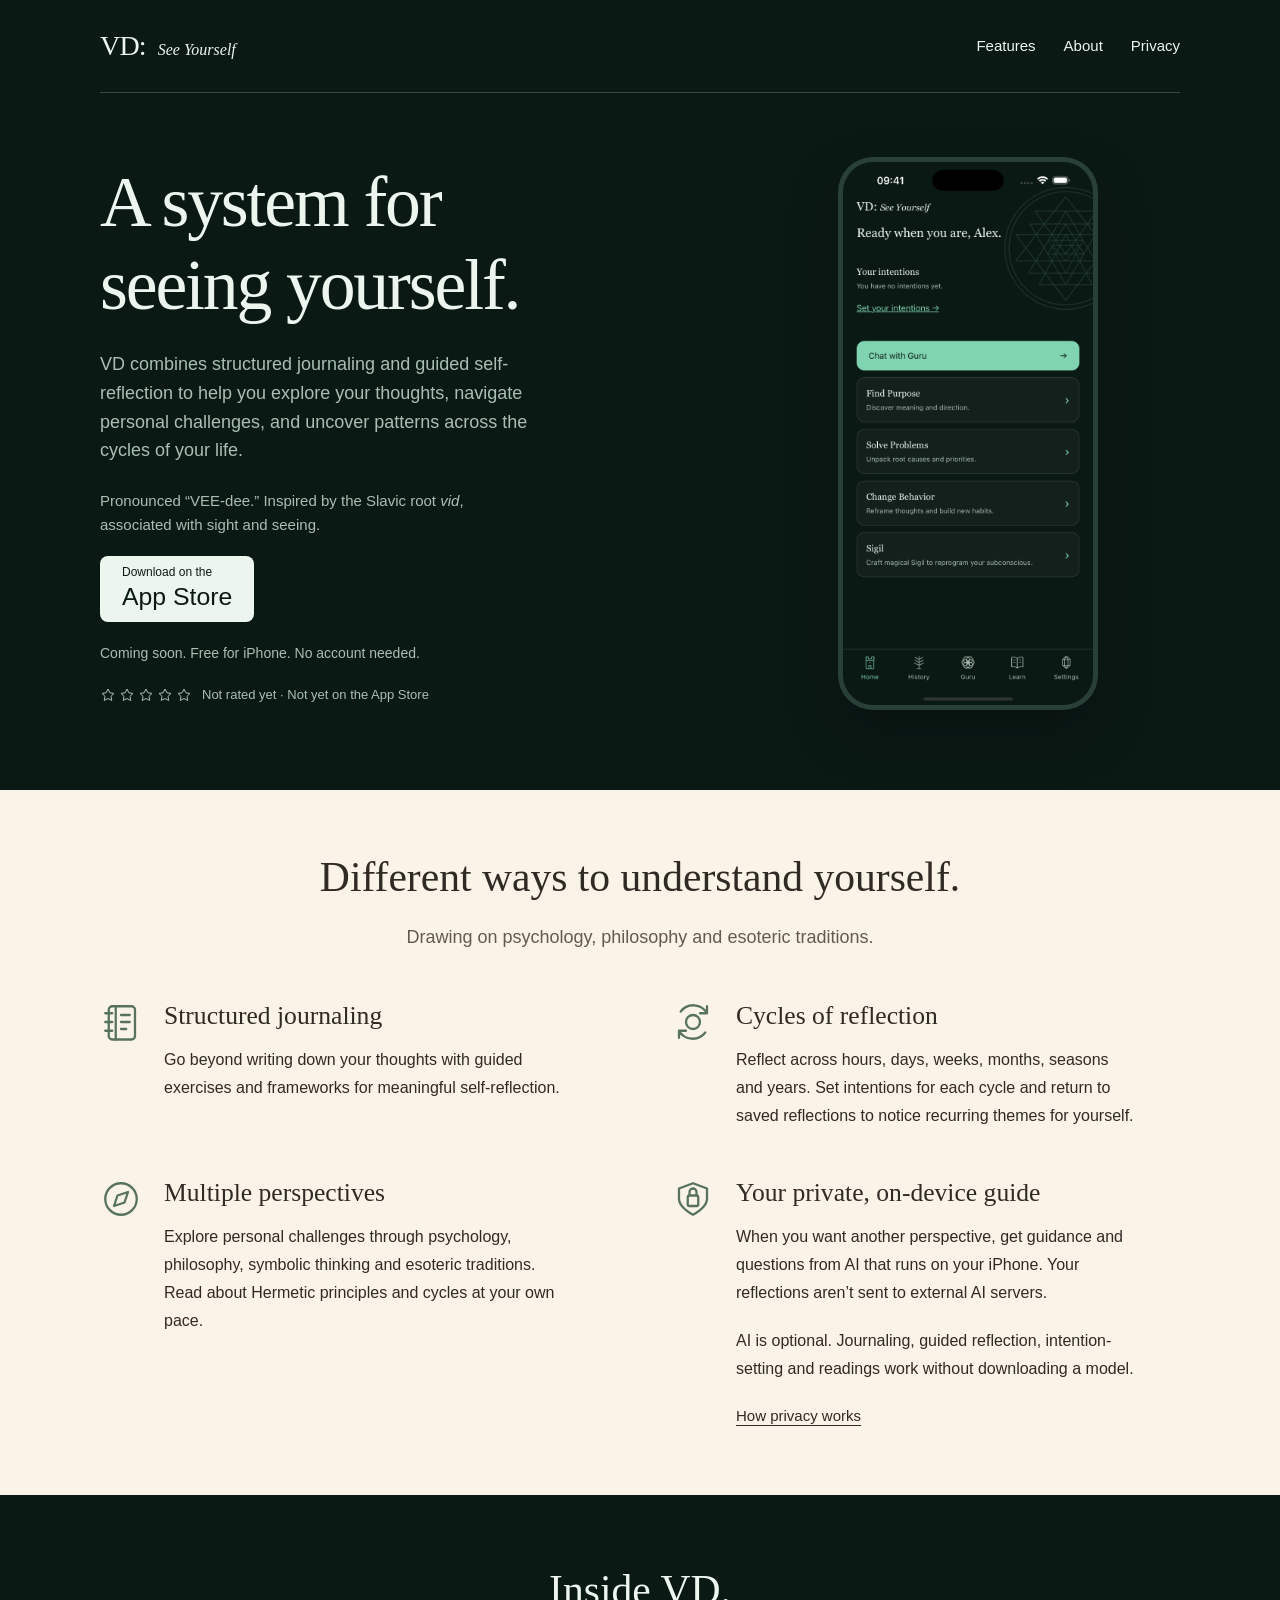
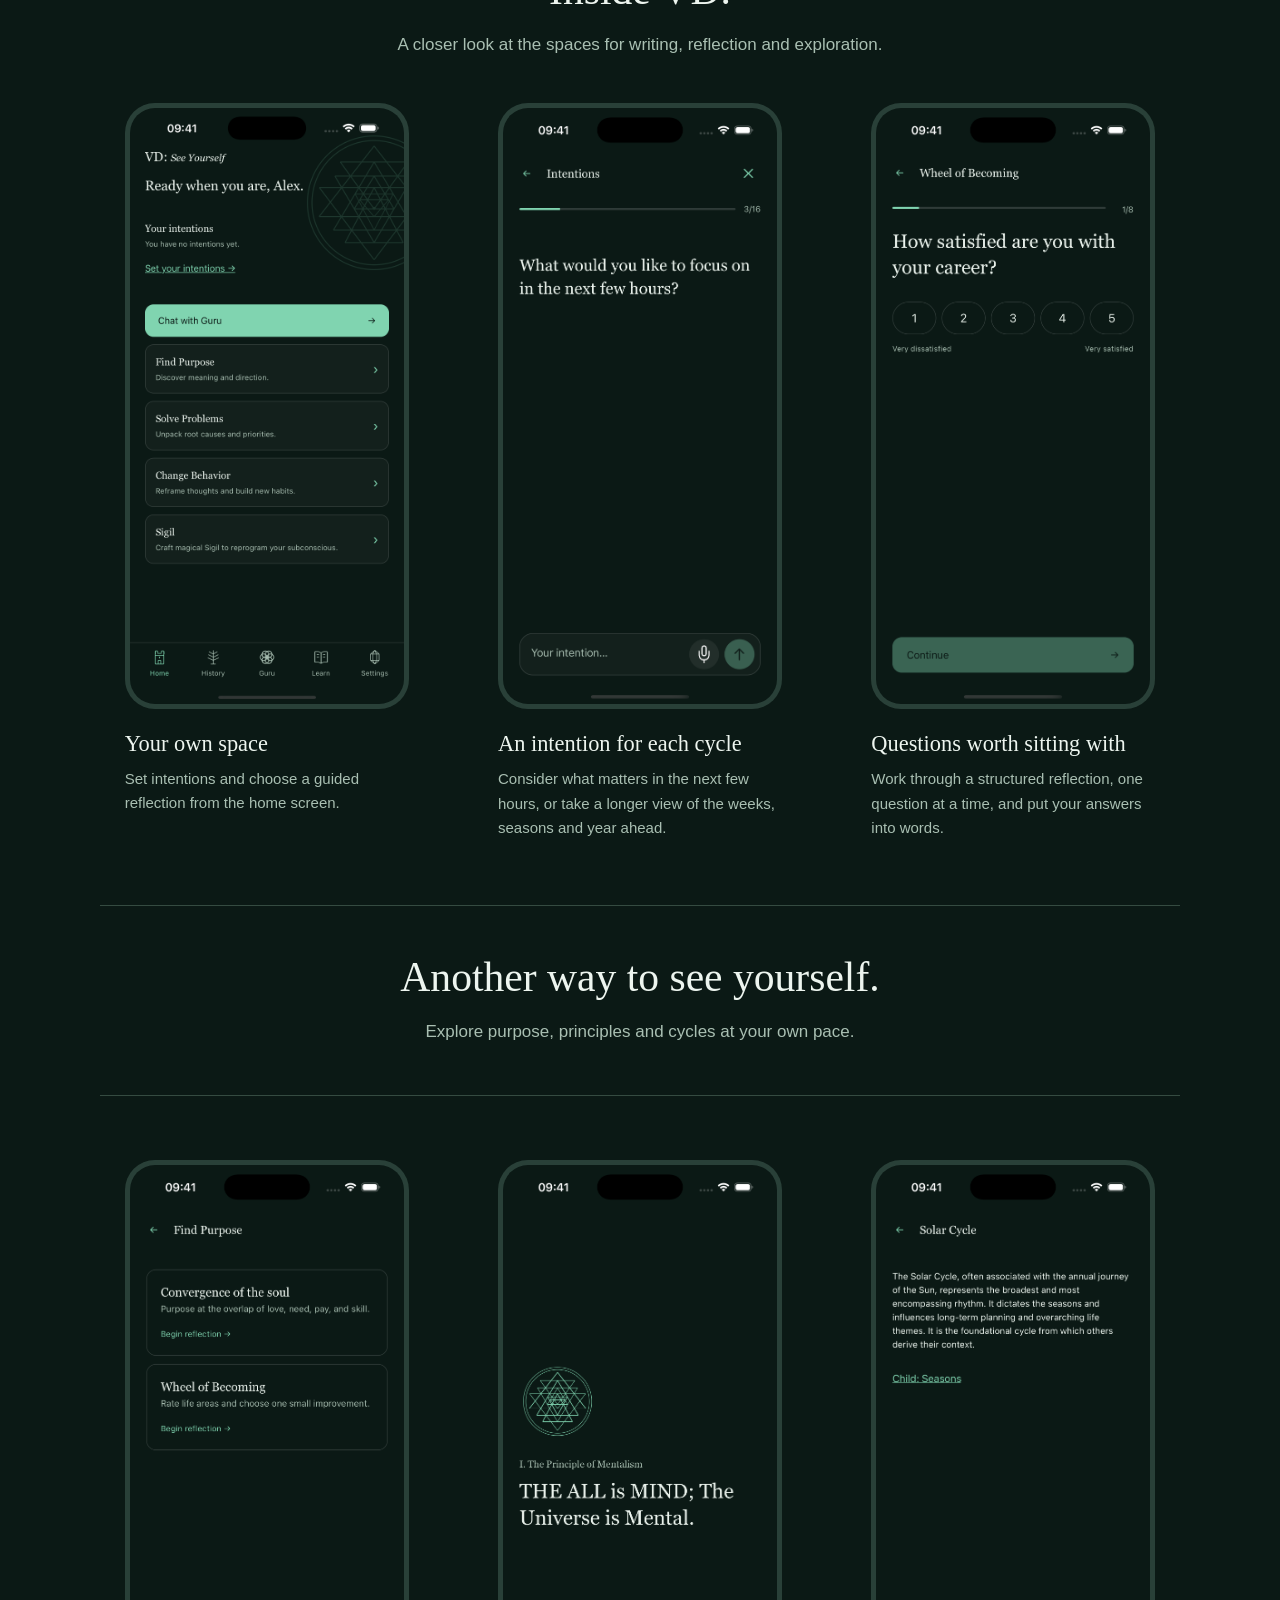
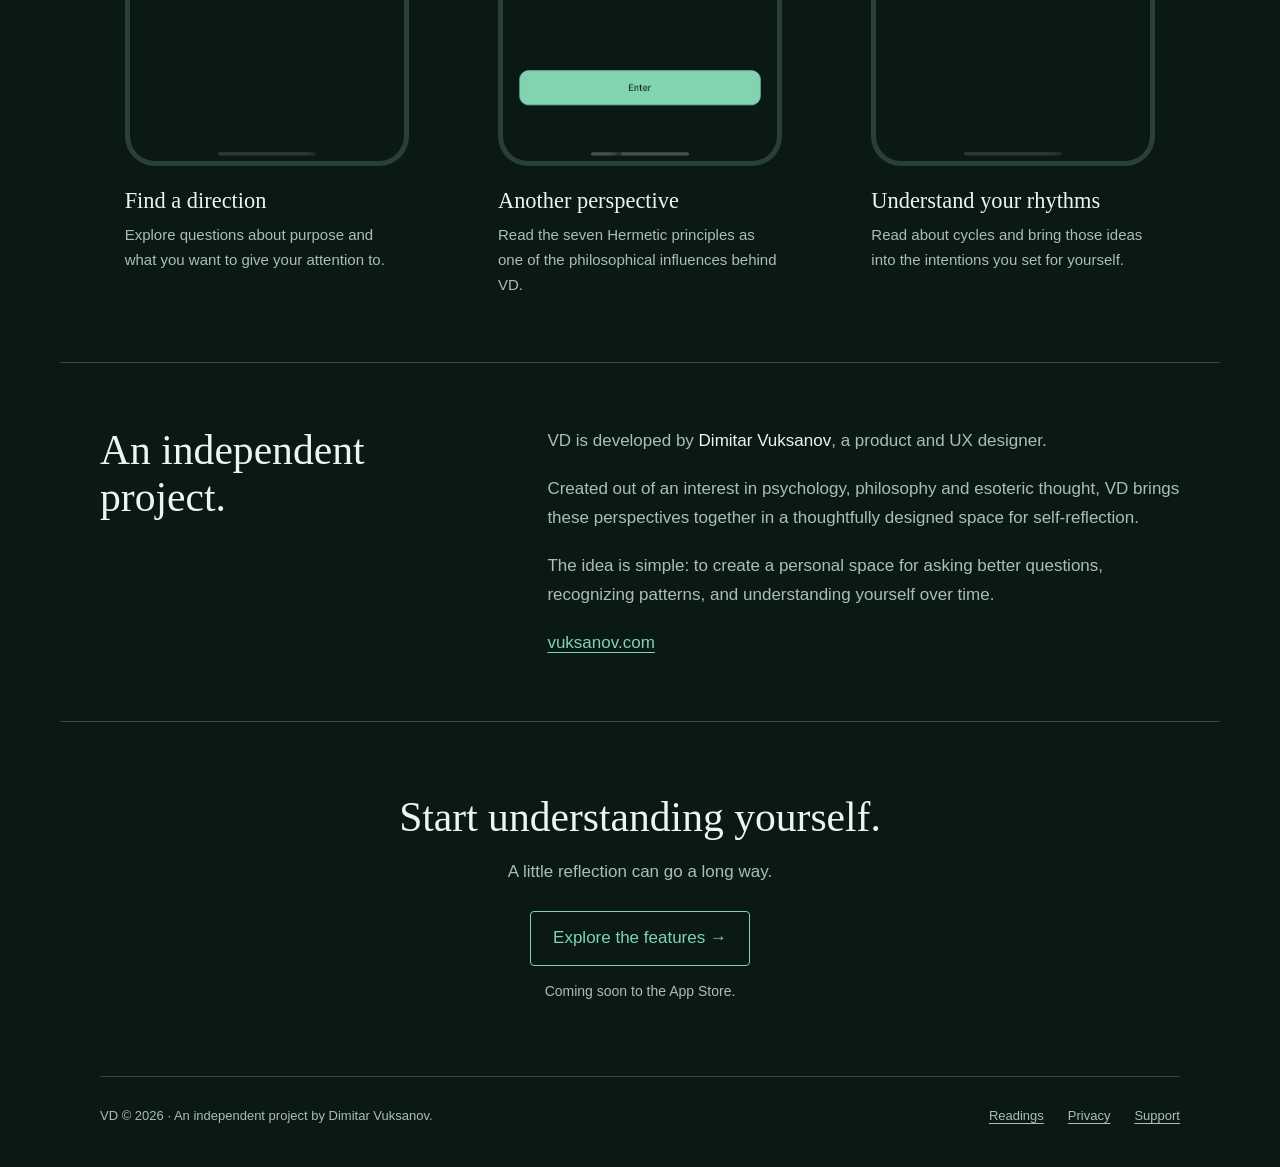
==== commit df80db61: "Link closing CTA to the Features page" ====
--- a/index.html
+++ b/index.html
@@ -20,5 +20,5 @@
 </div></div></section>
 <section id="app" class="wrap app-gallery"><div class="gallery-intro"><h2>Inside VD.</h2><p>A closer look at the spaces for writing, reflection and exploration.</p></div><section class="screenshot-gallery" aria-label="Writing and guided reflection"><figure><div class="screenshot-stage"><img src="./screenshots/home.png?v=vd-brand-20261028" width="1320" height="2868" loading="lazy" alt="The app home screen with intentions and guided reflection paths."></div><figcaption><h3>Your own space</h3><p>Set intentions and choose a guided reflection from the home screen.</p></figcaption></figure><figure><div class="screenshot-stage"><img src="./screenshots/intentions.png" width="1206" height="2622" loading="lazy" alt="The intention-setting prompt for the next few hours."></div><figcaption><h3>An intention for each cycle</h3><p>Consider what matters in the next few hours, or take a longer view of the weeks, seasons and year ahead.</p></figcaption></figure><figure><div class="screenshot-stage"><img src="./screenshots/reflection.png" width="1206" height="2622" loading="lazy" alt="Wheel of Becoming asks how satisfied you are with your career."></div><figcaption><h3>Questions worth sitting with</h3><p>Work through a structured reflection, one question at a time, and put your answers into words.</p></figcaption></figure></section><div class="gallery-interlude"><h2>Another way to see yourself.</h2><p>Explore purpose, principles and cycles at your own pace.</p></div><section class="screenshot-gallery" aria-label="Purpose, principles and cycles"><figure><div class="screenshot-stage"><img src="./screenshots/purpose.png" width="1206" height="2622" loading="lazy" alt="Find Purpose shows the available guided reflections."></div><figcaption><h3>Find a direction</h3><p>Explore questions about purpose and what you want to give your attention to.</p></figcaption></figure><figure><div class="screenshot-stage"><img src="./screenshots/principles.png" width="1206" height="2622" loading="lazy" alt="The opening reading on the Principle of Mentalism."></div><figcaption><h3>Another perspective</h3><p>Read the seven Hermetic principles as one of the philosophical influences behind VD.</p></figcaption></figure><figure><div class="screenshot-stage"><img src="./screenshots/cycles.png" width="1206" height="2622" loading="lazy" alt="The Solar Cycle reading from the app."></div><figcaption><h3>Understand your rhythms</h3><p>Read about cycles and bring those ideas into the intentions you set for yourself.</p></figcaption></figure></section></section>
 <section id="about" class="wrap founder"><h2>An independent project.</h2><div><p>VD is developed by <strong>Dimitar Vuksanov</strong>, a product and UX designer.</p><p>Created out of an interest in psychology, philosophy and esoteric thought, VD brings these perspectives together in a thoughtfully designed space for self-reflection.</p><p>The idea is simple: to create a personal space for asking better questions, recognizing patterns, and understanding yourself over time.</p><a href="https://vuksanov.com">vuksanov.com</a></div></section>
-<section class="wrap closing vd-closing"><div><h2>Start understanding yourself.</h2><p>A little reflection can go a long way.</p></div><div><a class="action" href="#app">Explore the app</a><p class="availability">Coming soon to the App Store.</p></div></section>
+<section class="wrap closing vd-closing"><div><h2>Start understanding yourself.</h2><p>A little reflection can go a long way.</p></div><div><a class="action" href="./features/">Explore the features →</a><p class="availability">Coming soon to the App Store.</p></div></section>
 </main><div class="wrap"><footer><span>VD © 2026 · An independent project by Dimitar Vuksanov.</span><div><a href="./readings/">Readings</a><a href="./privacy/">Privacy</a><a href="./support/">Support</a></div></footer></div></body></html>
